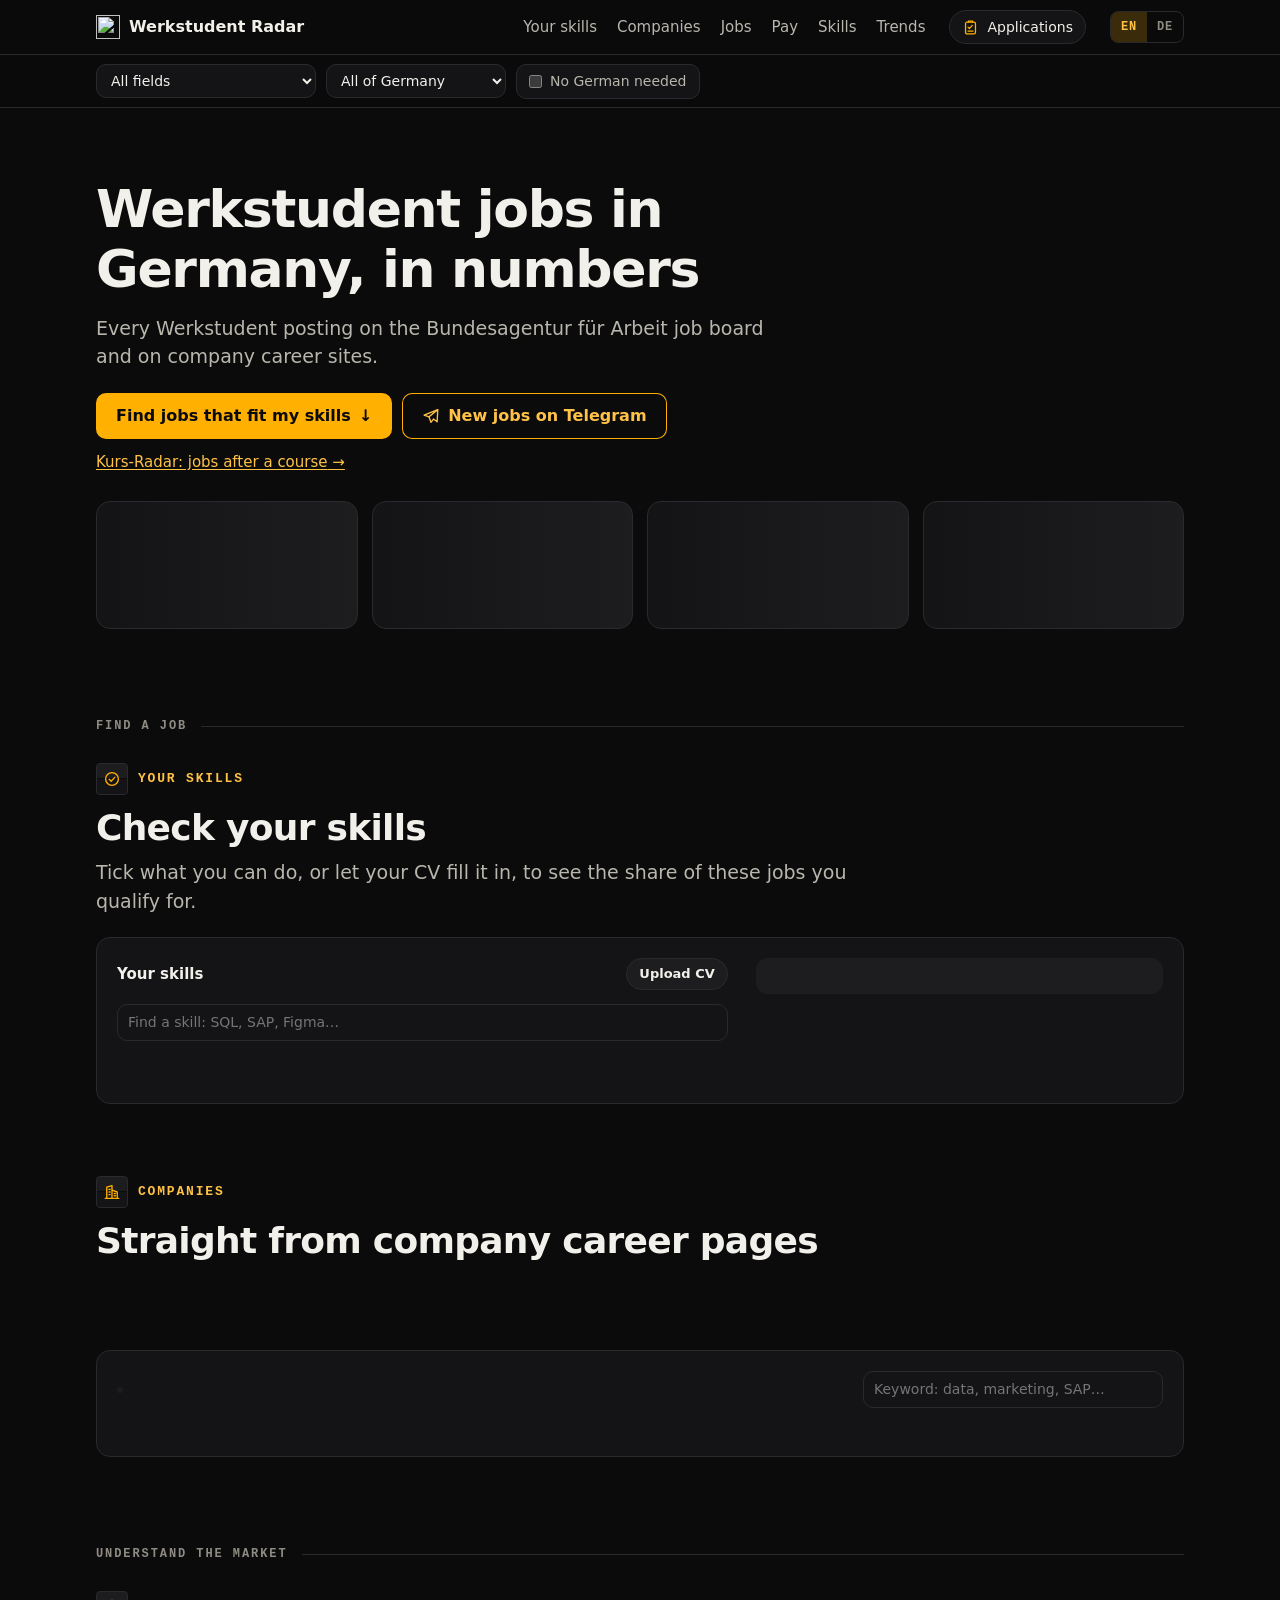
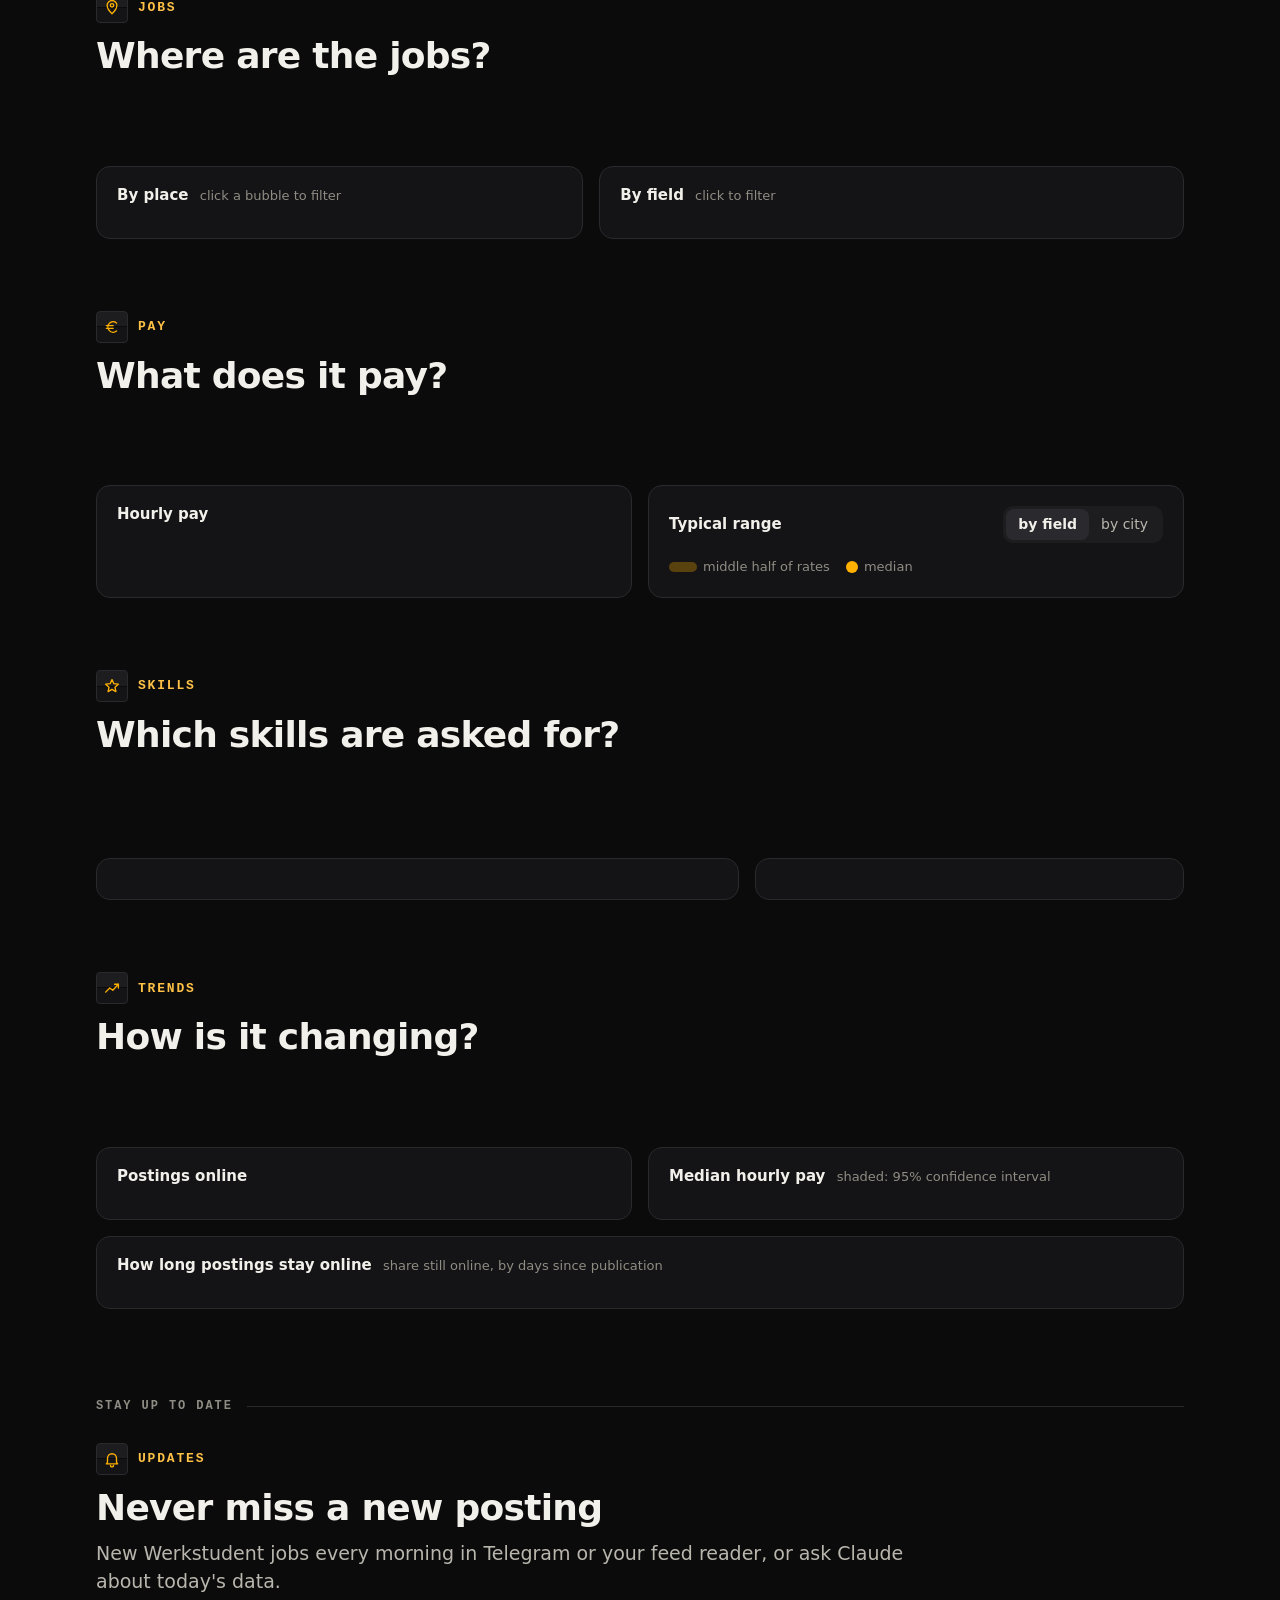
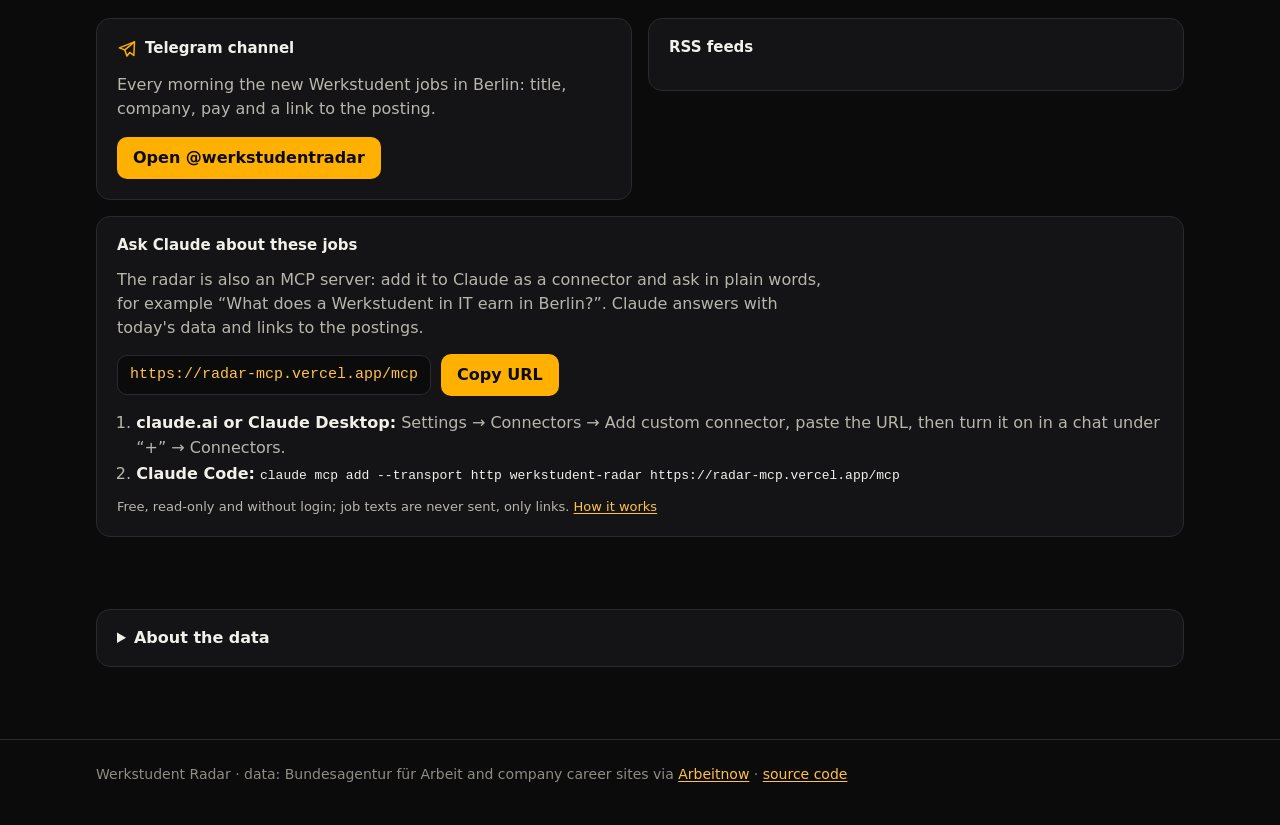
==== docs/index.html @ f4871d71 "Add the Kurs-Radar page and the kurs_radar MCP tool" ====
<!doctype html>
<html lang="en">
<head>
  <meta charset="utf-8">
  <meta name="viewport" content="width=device-width, initial-scale=1, viewport-fit=cover">
  <title>Werkstudent Radar</title>
  <meta name="description" content="Werkstudent jobs in Germany in numbers: where they are, what they pay, which skills they ask for, and which ones fit you. Updated daily.">
  <meta property="og:title" content="Werkstudent Radar">
  <meta property="og:description" content="Where the Werkstudent jobs are, what they pay, which skills they ask for, and which ones fit you. Updated daily.">
  <meta property="og:type" content="website">
  <meta property="og:url" content="https://morty1338.github.io/werkstudent-radar/">
  <meta property="og:image" content="https://morty1338.github.io/werkstudent-radar/data/og.png">
  <meta property="og:image:width" content="1200">
  <meta property="og:image:height" content="630">
  <meta property="og:image:alt" content="Werkstudent Radar: number of Werkstudent postings online, median hourly pay and share open without German, updated daily">
  <meta name="twitter:card" content="summary_large_image">
  <meta name="theme-color" content="#0B0B0C">
  <meta name="color-scheme" content="dark">
  <meta name="apple-mobile-web-app-title" content="WS Radar">
  <link rel="icon" href="favicon.svg?v=dev" type="image/svg+xml">
  <link rel="apple-touch-icon" href="icons/apple-touch-icon.png?v=dev">
  <link rel="manifest" href="manifest.json?v=dev">
  <!-- Feed URLs stay fixed (no ?v=dev): feed readers keep the address they subscribed to. -->
  <link rel="alternate" type="application/rss+xml" title="Werkstudent Radar: new Werkstudent jobs" href="feeds/all.xml">
  <link rel="stylesheet" href="assets/style.css?v=dev">
  <script type="module" src="assets/app.js?v=dev"></script>
</head>
<body>
  <!-- Icons for the section labels and the phone tab bar (stroke = currentColor). -->
  <svg class="sprite" aria-hidden="true" focusable="false">
    <symbol id="i-where" viewBox="0 0 24 24"><path d="M12 21s-6.5-5.8-6.5-11.2a6.5 6.5 0 1 1 13 0C18.5 15.2 12 21 12 21z"/><circle cx="12" cy="9.8" r="2.3"/></symbol>
    <symbol id="i-pay" viewBox="0 0 24 24"><path d="M18 6.6a7 7 0 1 0 0 10.8"/><path d="M4.5 10.2h9M4.5 13.8h9"/></symbol>
    <symbol id="i-skills" viewBox="0 0 24 24"><path d="M12 3.5l2.5 5.4 5.9.7-4.4 4 1.2 5.8L12 16.5l-5.2 2.9L8 13.6l-4.4-4 5.9-.7z"/></symbol>
    <symbol id="i-trends" viewBox="0 0 24 24"><path d="M3.5 17.5l5.5-5.5 4 3 7.5-8"/><path d="M15.5 7h5v5"/></symbol>
    <symbol id="i-check" viewBox="0 0 24 24"><circle cx="12" cy="12" r="8.5"/><path d="M8.3 12.4l2.6 2.6 4.8-5.2"/></symbol>
    <symbol id="i-apps" viewBox="0 0 24 24"><rect x="5" y="4.5" width="14" height="16.5" rx="2"/><path d="M9 4.5V3h6v1.5"/><path d="M8.5 11.5l2 2 4-4.5M8.5 17h7"/></symbol>
    <symbol id="i-updates" viewBox="0 0 24 24"><path d="M6 16.5V11a6 6 0 0 1 12 0v5.5l1.5 2h-15z"/><path d="M10 20.5a2 2 0 0 0 4 0"/></symbol>
    <symbol id="i-telegram" viewBox="0 0 24 24"><path d="M21 3.5 2.8 10.7l6.6 2.4 2.5 7.4 3.4-4.4 4.9 3.6z"/><path d="M21 3.5 9.4 13.1"/></symbol>
    <symbol id="i-companies" viewBox="0 0 24 24"><path d="M3 20.5h18M5 20.5V5.5l7-2v17M12 20.5v-11l7 2.5v8.5"/><path d="M8 8.5h1.5M8 12h1.5M8 15.5h1.5M15 14h1.5M15 17h1.5"/></symbol>
  </svg>
  <header class="site-header">
    <div class="wrap header-row">
      <a class="brand" href="#top" aria-label="Werkstudent Radar, back to top" data-i18n-attr="aria-label:brand.aria">
        <img src="favicon.svg?v=dev" alt="" width="24" height="24">
        <span>Werkstudent Radar</span>
      </a>
      <nav class="nav" aria-label="Sections" data-i18n-attr="aria-label:nav.aria">
        <a href="#check" aria-label="Your skills" data-i18n-attr="aria-label:nav.check"><svg class="ico" aria-hidden="true"><use href="#i-check"></use></svg><span class="nav-full" data-i18n="nav.check">Your skills</span><span class="nav-short" data-i18n="nav.check_short">Match</span></a>
        <a href="#companies"><svg class="ico" aria-hidden="true"><use href="#i-companies"></use></svg><span class="nav-full" data-i18n="nav.companies">Companies</span><span class="nav-short" data-i18n="nav.companies_short">Firms</span></a>
        <a href="#where"><svg class="ico" aria-hidden="true"><use href="#i-where"></use></svg><span data-i18n="nav.where">Jobs</span></a>
        <a href="#pay"><svg class="ico" aria-hidden="true"><use href="#i-pay"></use></svg><span data-i18n="nav.pay">Pay</span></a>
        <a href="#skills"><svg class="ico" aria-hidden="true"><use href="#i-skills"></use></svg><span data-i18n="nav.skills">Skills</span></a>
        <a href="#trends"><svg class="ico" aria-hidden="true"><use href="#i-trends"></use></svg><span data-i18n="nav.trends">Trends</span></a>
      </nav>
      <button type="button" class="trk-btn" id="trk-open" aria-haspopup="dialog" aria-controls="trk" aria-expanded="false" aria-label="Applications" data-i18n-attr="aria-label:trk.title">
        <svg class="ico" aria-hidden="true"><use href="#i-apps"></use></svg><span class="trk-btn-label" data-i18n="trk.title">Applications</span><span class="trk-count" id="trk-count" hidden></span>
      </button>
      <div class="lang-switch" role="group" aria-label="Language" data-i18n-attr="aria-label:lang.aria">
        <button type="button" data-lang="en" lang="en" aria-pressed="true">EN</button><button type="button" data-lang="de" lang="de" aria-pressed="false">DE</button>
      </div>
    </div>
    <div class="filterbar" id="filterbar">
      <div class="wrap filter-row">
        <button type="button" class="filters-btn" id="f-open" aria-expanded="false" aria-controls="f-sheet" data-i18n="filter.open">Filters</button>
        <div class="filter-chips" id="f-chips"></div>
        <!-- Inline on wide screens; a bottom sheet behind the Filters button on phones. -->
        <div class="filter-controls" id="f-sheet">
          <div class="sheet-head"><strong data-i18n="filter.open">Filters</strong><button type="button" class="link-btn" id="f-close" data-i18n="filter.close">Close</button></div>
          <label class="sr-only" for="f-field" data-i18n="filter.field">Field</label>
          <select id="f-field"><option value="" data-i18n="filter.all_fields">All fields</option></select>
          <label class="sr-only" for="f-city" data-i18n="filter.city">City</label>
          <select id="f-city"><option value="" data-i18n="filter.all_germany">All of Germany</option></select>
          <label class="switch"><input type="checkbox" id="f-nogerman"><span data-i18n="filter.no_german">No German needed</span></label>
          <button type="button" class="btn sheet-done" id="f-done">Show jobs</button>
        </div>
        <span class="filter-count" id="f-count"></span>
        <button type="button" class="link-btn" id="f-reset" hidden data-i18n="filter.reset">Reset</button>
      </div>
    </div>
    <div class="sheet-backdrop" id="f-backdrop" hidden></div>
  </header>

  <main id="top">
    <section class="hero wrap">
      <p class="status" id="status"></p>
      <h1 data-i18n-html="hero.title">Werkstudent jobs in Germany, in&nbsp;numbers</h1>
      <p class="lede">Every Werkstudent posting on the Bundesagentur für Arbeit job board and on company career sites.</p>
      <div class="hero-actions">
        <a class="btn btn-lg" href="#check"><span data-i18n="hero.cta_check">Find jobs that fit my skills</span><span aria-hidden="true">↓</span></a>
        <a class="btn btn-lg btn-ghost" href="https://t.me/werkstudentradar" target="_blank" rel="noopener"><svg class="ico" aria-hidden="true"><use href="#i-telegram"></use></svg><span data-i18n="hero.cta_tg">New jobs on Telegram</span></a>
      </div>
      <p class="hero-kurs"><a href="kurs.html" id="kurs-link"><span data-i18n="kurs.link">Kurs-Radar: jobs after a course</span> →</a></p>
      <div class="tiles" id="tiles">
        <div class="tile skeleton"></div><div class="tile skeleton"></div><div class="tile skeleton"></div><div class="tile skeleton"></div>
      </div>
      <p class="stale" id="stale" hidden></p>
    </section>

    <p class="wrap group-label" data-i18n="group.find">Find a job</p>
    <section id="check" class="wrap section">
      <p class="eyebrow"><span class="eyebrow-ico"><svg class="ico" aria-hidden="true"><use href="#i-check"></use></svg></span><span data-i18n="nav.check">Your skills</span></p>
      <h2 data-i18n="check.title">Check your skills</h2>
      <p class="insight" data-i18n="check.insight">Tick what you can do, or let your CV fill it in, to see the share of these jobs you qualify for.</p>
      <div class="card check-card">
        <div class="check-grid">
          <div>
            <div class="card-head">
              <h3 data-i18n="check.your_skills">Your skills</h3>
              <div class="check-actions">
                <label class="btn-small" title="Your CV is read in your browser and never uploaded" data-i18n-attr="title:cv.title">
                  <input type="file" id="cv-file" accept=".pdf,.docx,.txt,application/pdf,application/vnd.openxmlformats-officedocument.wordprocessingml.document,text/plain">
                  <span data-i18n="cv.upload">Upload CV</span>
                </label>
                <button type="button" class="link-btn" id="my-clear" hidden data-i18n="check.clear">Clear</button>
              </div>
            </div>
            <p class="cv-note" id="cv-result" aria-live="polite"></p>
            <label class="sr-only" for="my-search" data-i18n="check.search">Find a skill</label>
            <input id="my-search" type="search" placeholder="Find a skill: SQL, SAP, Figma…" data-i18n-attr="placeholder:check.search_ph">
            <div id="my-chips" class="chip-groups"></div>
            <button type="button" class="link-btn" id="my-all"></button>
          </div>
          <div class="match-summary" id="match-summary" aria-live="polite"></div>
        </div>
        <div id="jobs-panel" class="jobs-panel" hidden>
          <div class="card-head">
            <div class="tabs" id="job-tabs" role="tablist"></div>
            <label class="sr-only" for="job-sort" data-i18n="sort.label">Sort</label>
            <select id="job-sort">
              <option value="best" data-i18n="sort.best">Best fit first</option>
              <option value="newest" data-i18n="sort.newest">Newest first</option>
              <option value="pay" data-i18n="sort.pay">Highest pay first</option>
            </select>
          </div>
          <div id="job-filter-chip"></div>
          <div id="job-list" class="job-list" aria-live="polite"></div>
          <button class="btn btn-quiet" id="job-more" type="button" hidden data-i18n="check.show_more">Show more</button>
        </div>
      </div>
    </section>

    <section id="companies" class="wrap section">
      <p class="eyebrow"><span class="eyebrow-ico"><svg class="ico" aria-hidden="true"><use href="#i-companies"></use></svg></span><span data-i18n="nav.companies">Companies</span></p>
      <h2 data-i18n="co.title">Straight from company career pages</h2>
      <p class="insight" id="co-insight"></p>
      <div class="card">
        <div class="card-head">
          <div class="seg" id="co-city" role="tablist" aria-label="City" data-i18n-attr="aria-label:co.city_aria"></div>
          <label class="sr-only" for="co-search" data-i18n="co.search">Filter by keyword</label>
          <input id="co-search" type="search" placeholder="Keyword: data, marketing, SAP…" data-i18n-attr="placeholder:co.search_ph">
        </div>
        <div class="chips-row" id="co-fields"></div>
        <div id="co-list" aria-live="polite"></div>
        <p class="legend-line co-note" id="co-note"></p>
      </div>
    </section>

    <p class="wrap group-label" data-i18n="group.market">Understand the market</p>
    <section id="where" class="wrap section">
      <p class="eyebrow"><span class="eyebrow-ico"><svg class="ico" aria-hidden="true"><use href="#i-where"></use></svg></span><span data-i18n="nav.where">Jobs</span></p>
      <h2 data-i18n="where.title">Where are the jobs?</h2>
      <p class="insight" id="where-insight"></p>
      <div class="grid-map">
        <div class="card">
          <h3><span data-i18n="where.by_place">By place</span> <span class="hint-inline" data-i18n="where.by_place_hint">click a bubble to filter</span></h3>
          <div id="map"></div>
        </div>
        <div class="card">
          <h3><span data-i18n="where.by_field">By field</span> <span class="hint-inline" data-i18n="where.by_field_hint">click to filter</span></h3>
          <div id="fields" class="chart"></div>
        </div>
      </div>
    </section>

    <section id="pay" class="wrap section">
      <p class="eyebrow"><span class="eyebrow-ico"><svg class="ico" aria-hidden="true"><use href="#i-pay"></use></svg></span><span data-i18n="nav.pay">Pay</span></p>
      <h2 data-i18n="pay.title">What does it pay?</h2>
      <p class="insight" id="pay-insight"></p>
      <div class="grid-2">
        <div class="card">
          <h3 data-i18n="pay.hourly">Hourly pay</h3>
          <div id="pay-hist"></div>
        </div>
        <div class="card">
          <div class="card-head">
            <h3 data-i18n="pay.range">Typical range</h3>
            <div class="seg" id="pay-seg" role="tablist">
              <button type="button" role="tab" data-by="field" aria-selected="true" data-i18n="pay.by_field">by field</button>
              <button type="button" role="tab" data-by="city" aria-selected="false" data-i18n="pay.by_city">by city</button>
            </div>
          </div>
          <div id="pay-range"></div>
          <p class="legend-line" data-i18n-html="pay.legend"><span class="lg-range"></span> middle half of rates <span class="lg-dot"></span> median</p>
        </div>
      </div>
    </section>

    <section id="skills" class="wrap section">
      <p class="eyebrow"><span class="eyebrow-ico"><svg class="ico" aria-hidden="true"><use href="#i-skills"></use></svg></span><span data-i18n="nav.skills">Skills</span></p>
      <h2 data-i18n="skills.title">Which skills are asked for?</h2>
      <p class="insight" id="skills-insight"></p>
      <div class="chips-row" id="skill-groups"></div>
      <div class="grid-skills">
        <div class="card">
          <div id="skill-bars" class="chart"></div>
          <div class="basics" id="skill-basics"></div>
        </div>
        <aside class="card skill-detail" id="skill-detail" aria-live="polite"></aside>
      </div>
    </section>

    <section id="trends" class="wrap section">
      <p class="eyebrow"><span class="eyebrow-ico"><svg class="ico" aria-hidden="true"><use href="#i-trends"></use></svg></span><span data-i18n="nav.trends">Trends</span></p>
      <h2 data-i18n="trends.title">How is it changing?</h2>
      <p class="insight" id="trends-insight"></p>
      <div class="grid-2">
        <div class="card"><h3 data-i18n="trends.jobs">Postings online</h3><div id="tr-jobs" class="line-chart"></div></div>
        <div class="card"><h3><span data-i18n="trends.pay">Median hourly pay</span> <span class="hint-inline" data-i18n="trends.pay_hint">shaded: 95% confidence interval</span></h3><div id="tr-pay" class="line-chart"></div></div>
      </div>
      <div class="card card-wide" id="lifetimes">
        <h3><span data-i18n="life.title">How long postings stay online</span> <span class="hint-inline" data-i18n="life.hint">share still online, by days since publication</span></h3>
        <div id="tr-life" class="line-chart survival"></div>
        <p class="legend-line" id="tr-life-note"></p>
      </div>
    </section>

    <p class="wrap group-label" data-i18n="group.updates">Stay up to date</p>
    <section id="updates" class="wrap section">
      <p class="eyebrow"><span class="eyebrow-ico"><svg class="ico" aria-hidden="true"><use href="#i-updates"></use></svg></span><span data-i18n="nav.updates">Updates</span></p>
      <h2 data-i18n="updates.title">Never miss a new posting</h2>
      <p class="insight" data-i18n="updates.insight">New Werkstudent jobs every morning in Telegram or your feed reader, or ask Claude about today's data.</p>
      <div class="updates-grid">
        <div class="card tg-card">
          <h3><svg class="ico" aria-hidden="true"><use href="#i-telegram"></use></svg><span data-i18n="tg.title">Telegram channel</span></h3>
          <p data-i18n="tg.text">Every morning the new Werkstudent jobs in Berlin: title, company, pay and a link to the posting.</p>
          <a class="btn" href="https://t.me/werkstudentradar" target="_blank" rel="noopener"><span data-i18n="tg.open">Open @werkstudentradar</span></a>
        </div>
        <div class="card">
          <h3 data-i18n="rss.title">RSS feeds</h3>
          <div class="subscribe-body" id="subscribe" aria-live="polite"></div>
        </div>
        <div class="card connect-card" id="claude">
          <h3 data-i18n="claude.title">Ask Claude about these jobs</h3>
          <p data-i18n-html="claude.lede">The radar is also an MCP server: add it to Claude as a connector and ask in plain words, for example “What does a Werkstudent in IT earn in Berlin?”. Claude answers with today's data and links to the postings.</p>
          <div class="connect-url">
            <code id="mcp-url">https://radar-mcp.vercel.app/mcp</code>
            <button type="button" class="btn" id="mcp-copy" data-i18n="claude.copy">Copy URL</button>
            <span class="connect-copied" id="mcp-copied" aria-live="polite"></span>
          </div>
          <ol class="connect-steps" data-i18n-html="claude.steps">
            <li><strong>claude.ai or Claude Desktop:</strong> Settings → Connectors → Add custom connector, paste the URL, then turn it on in a chat under “+” → Connectors.</li>
            <li><strong>Claude Code:</strong> <code>claude mcp add --transport http werkstudent-radar https://radar-mcp.vercel.app/mcp</code></li>
          </ol>
          <p class="connect-note" data-i18n-html="claude.note">Free, read-only and without login; job texts are never sent, only links. <a href="https://github.com/morty1338/werkstudent-radar#use-radar-in-claude">How it works</a></p>
        </div>
      </div>
    </section>

    <section class="wrap section about">
      <details>
        <summary data-i18n="about.summary">About the data</summary>
        <div class="about-body" data-i18n-html="about.body">
          <p><strong>Sources.</strong> Every morning a script collects all postings with “Werkstudent”, “Working Student” or “Werkstudierende” in the title from the public job search of the <a href="https://www.arbeitsagentur.de/jobsuche/">Bundesagentur für Arbeit</a>, plus Werkstudent postings from companies' own career sites through the free <a href="https://www.arbeitnow.com/">Arbeitnow</a> job API. A posting found in both counts once. LinkedIn, StepStone and Indeed don't allow automated collection and aren't used; many of their postings come from the same company career sites. <strong>Company career pages</strong> (section 06) are read directly from the public job boards of a list of companies in Berlin and München (Greenhouse, Lever, Ashby, Personio).</p>
          <p><strong>Pay</strong> comes from the posting's salary fields or phrases like “17,50 € pro Stunde”. Each role counts once, and a median needs at least 10 roles.</p>
          <p><strong>Skills</strong> are read by an AI model (Claude Haiku): from the task and requirement sections of each posting, or from the whole text when it has no such headings. It also says whether a skill is a must or only a plus. Each posting is sent only once; the few it hasn't read yet use rules with German and English synonyms. Basics most office jobs ask for (MS Office, Excel, PowerPoint, Word, driving licence) are shown apart from the specific skills. <strong>German</strong> and <strong>pay</strong> come from the rules. Both methods were checked against 100 labelled postings (skills: 96% for the AI, 95% for the rules, F1). <a href="https://github.com/morty1338/werkstudent-radar#accuracy">How accurate they are</a>.</p>
          <p><strong>Your CV</strong> is read and analysed in your browser with the same rules. It is never uploaded or stored.</p>
          <p>Job texts belong to the employers and aren't published here; links lead to the originals. Code and data: <a href="https://github.com/morty1338/werkstudent-radar">github.com/morty1338/werkstudent-radar</a>.</p>
        </div>
      </details>
    </section>
  </main>

  <!-- The visitor's application tracker (tracker.js): stored only in this browser. -->
  <div class="trk-backdrop" id="trk-backdrop" hidden></div>
  <aside class="tracker" id="trk" role="dialog" aria-modal="true" aria-labelledby="trk-title">
    <div class="trk-head">
      <h2 id="trk-title" data-i18n="trk.title">Applications</h2>
      <button type="button" class="link-btn" id="trk-close" data-i18n="trk.close">Close</button>
    </div>
    <div class="trk-body">
      <p class="trk-local" id="trk-local"></p>
      <button type="button" class="btn" id="trk-new" aria-expanded="false" aria-controls="trk-form" data-i18n="trk.new">+ New application</button>
      <form class="trk-form" id="trk-form" hidden>
        <label><span data-i18n="trk.f_title">Job title</span><input type="text" name="title" required maxlength="200" autocomplete="off"></label>
        <label><span data-i18n="trk.f_company">Company</span><input type="text" name="company" maxlength="120" autocomplete="off"></label>
        <label><span data-i18n="trk.f_city">City</span><input type="text" name="city" maxlength="80" autocomplete="off"></label>
        <label><span data-i18n="trk.f_url">Link to the posting</span><input type="url" name="url" maxlength="500" placeholder="https://" autocomplete="off"></label>
        <label><span data-i18n="trk.f_status">Status</span>
          <select name="status">
            <option value="saved" data-i18n="trk.s_saved">Saved</option>
            <option value="applied" data-i18n="trk.s_applied">Applied</option>
            <option value="interview" data-i18n="trk.s_interview">Interview</option>
            <option value="offer" data-i18n="trk.s_offer">Offer</option>
            <option value="rejected" data-i18n="trk.s_rejected">Rejected</option>
          </select>
        </label>
        <label><span data-i18n="trk.f_note">Note</span><textarea name="note" rows="2" maxlength="2000"></textarea></label>
        <div class="trk-form-buttons">
          <button type="submit" class="btn" data-i18n="trk.save">Save</button>
          <button type="button" class="link-btn" id="trk-cancel" data-i18n="trk.cancel">Cancel</button>
        </div>
      </form>
      <div class="chips-row trk-filter" id="trk-filter"></div>
      <div class="trk-list" id="trk-list"></div>
    </div>
    <div class="trk-foot">
      <button type="button" class="link-btn" id="trk-export" data-i18n="trk.export">Export file</button>
      <label class="link-btn trk-import"><input type="file" id="trk-import" accept=".json,application/json"><span data-i18n="trk.import">Import file</span></label>
      <span class="trk-msg" id="trk-msg" aria-live="polite"></span>
    </div>
  </aside>

  <footer class="site-footer">
    <div class="wrap" data-i18n-html="footer">Werkstudent Radar · data: Bundesagentur für Arbeit and company career sites via <a href="https://www.arbeitnow.com/">Arbeitnow</a> · <a href="https://github.com/morty1338/werkstudent-radar">source code</a></div>
  </footer>

  <div class="tooltip" id="tooltip" role="tooltip" hidden></div>
  <noscript><p class="wrap">This page needs JavaScript to load the data. Diese Seite braucht JavaScript, um die Daten zu laden.</p></noscript>
</body>
</html>
---- docs/assets/style.css ----
/* JetBrains Mono (SIL OFL, see fonts/OFL.txt), served from this site rather
   than Google Fonts so visitors' IP addresses aren't sent to a third party.
   Variable weight, Latin subset (incl. umlauts and €), from @fontsource-variable/jetbrains-mono 5.3.0. */
@font-face {
  font-family: "JetBrains Mono";
  font-style: normal;
  font-weight: 100 800;
  font-display: swap;
  src: url("fonts/JetBrainsMono-latin.woff2") format("woff2");
}

/* Dark only: a departure-board look, amber on near-black. */
:root {
  color-scheme: dark;
  --bg: #0b0b0c;
  --surface: #141416;
  --surface-2: #1d1d20;
  --surface-3: #2a2a2e;
  --ink: #f2f0ea;
  --ink-2: #b9b6ad;
  --ink-3: #8f8c83;
  --line: #2a2a2e;
  --accent: #ffb000;
  --accent-ink: #ffc247;
  --on-accent: #0b0b0c;
  --accent-soft: #3a2c0a;
  --muted-bar: #6b6352;
  --good: #3fbf86;
  --warn-bg: #3b1a14;
  --warn-ink: #ffb4a3;
  --radius: 14px;
  --shadow: none;
  --shadow-pop: 0 6px 20px rgba(0, 0, 0, .5);
  --scrim: rgba(0, 0, 0, .6);
  --font: ui-sans-serif, system-ui, -apple-system, "Segoe UI", Roboto, "Helvetica Neue", Arial, sans-serif;
  --mono: "JetBrains Mono", ui-monospace, SFMono-Regular, Menlo, Consolas, monospace;
  /* Sticky header = top row + filter row + two 1px borders. Used for anchor offsets. */
  --header-row-h: 54px;
  --filter-row-h: 52px;
  --header-h: calc(var(--header-row-h) + var(--filter-row-h) + 2px);
  --tabbar-h: 56px;
}

* { box-sizing: border-box; }
[hidden] { display: none !important; }
html { scroll-behavior: smooth; scroll-padding-top: calc(var(--header-h) + 8px); -webkit-text-size-adjust: 100%; text-size-adjust: 100%; }
body { margin: 0; background: var(--bg); color: var(--ink); font: 16px/1.5 var(--font); -webkit-font-smoothing: antialiased; }
a { color: var(--accent-ink); text-underline-offset: 2px; }
h1, h2, h3 { margin: 0; line-height: 1.15; }
h1 { font-size: clamp(32px, 5.4vw, 52px); letter-spacing: -0.025em; font-weight: 750; max-width: 820px; }
h2 { font-size: clamp(26px, 3.6vw, 36px); letter-spacing: -0.02em; font-weight: 750; }
h3 { font-size: 15px; font-weight: 650; }
p { margin: 0 0 12px; }
.wrap { max-width: 1120px; margin: 0 auto; padding: 0 max(16px, env(safe-area-inset-right)) 0 max(16px, env(safe-area-inset-left)); }
main { overflow-x: clip; }
.sr-only { position: absolute; width: 1px; height: 1px; overflow: hidden; clip: rect(0 0 0 0); white-space: nowrap; }
.empty { color: var(--ink-3); font-size: 14px; padding: 12px 0; }
button { font: inherit; color: inherit; }
:focus-visible { outline: 2px solid var(--accent); outline-offset: 2px; border-radius: 6px; }

/* Header + filter bar */
.site-header { position: sticky; top: 0; z-index: 20; background: color-mix(in srgb, var(--bg) 90%, transparent); backdrop-filter: saturate(1.4) blur(10px); border-bottom: 1px solid var(--line); }
.header-row { display: flex; align-items: center; gap: 24px; height: var(--header-row-h); }
.brand { display: flex; align-items: center; gap: 9px; font-weight: 750; color: var(--ink); text-decoration: none; white-space: nowrap; }
.nav { display: flex; align-items: center; gap: 20px; margin-left: auto; overflow-x: auto; scrollbar-width: none; font-size: 15px; }
.nav::-webkit-scrollbar { display: none; }
.nav a { color: var(--ink-2); text-decoration: none; white-space: nowrap; }
.nav a:hover, .nav a[aria-current] { color: var(--ink); }
.nav .ico, .nav-short { display: none; }
.lang-switch { display: inline-flex; border: 1px solid var(--surface-3); border-radius: 8px; overflow: hidden; flex: none; }
.lang-switch button {
  font-family: var(--mono); font-size: 12px; font-weight: 600; letter-spacing: .06em; color: var(--ink-3);
  background: none; border: 0; padding: 0 9px; min-height: 30px; min-width: 36px; cursor: pointer;
}
.lang-switch button[aria-pressed="true"] { background: var(--accent-soft); color: var(--accent-ink); }
.lang-switch button:hover { color: var(--ink); }
.filterbar { border-top: 1px solid var(--line); }
.filter-row { display: flex; align-items: center; gap: 10px; height: var(--filter-row-h); overflow-x: auto; scrollbar-width: none; }
/* On wide screens the sheet's controls sit inline in the filter row. */
.filter-controls { display: contents; }
.filters-btn, .filter-chips, .sheet-head, .sheet-done, .sheet-backdrop { display: none; }
.filter-row::-webkit-scrollbar { display: none; }
select, input[type="search"], input[type="text"], input[type="url"], input[type="date"], textarea {
  font: inherit; font-size: 14px; color: var(--ink); background: var(--surface);
  border: 1px solid var(--line); border-radius: 10px; padding: 7px 10px; min-width: 0;
}
.filter-row select { max-width: 220px; }
/* Fixed widths: the options arrive with the data, and a growing select would push its neighbours. */
@media (min-width: 561px) {
  #f-field { width: 220px; }
  #f-city { width: 180px; }
}
.filter-row select.active { border-color: var(--accent); background: var(--accent-soft); font-weight: 600; }
.switch { display: inline-flex; align-items: center; gap: 8px; font-size: 14px; color: var(--ink-2); white-space: nowrap; cursor: pointer; padding: 6px 12px; border: 1px solid var(--line); border-radius: 10px; background: var(--surface); }
.switch input { accent-color: var(--accent); margin: 0; }
.switch:has(input:checked) { border-color: var(--accent); background: var(--accent-soft); color: var(--ink); font-weight: 600; }
.filter-count { font-family: var(--mono); margin-left: auto; font-size: 14px; color: var(--ink-2); white-space: nowrap; font-variant-numeric: tabular-nums; }
.link-btn { background: none; border: 0; color: var(--accent-ink); cursor: pointer; padding: 6px 4px; font-size: 14px; white-space: nowrap; }
.link-btn:hover { text-decoration: underline; }
.btn { background: var(--accent); color: var(--on-accent); border: 0; border-radius: 10px; padding: 9px 16px; font-weight: 600; cursor: pointer; }
.btn:hover { filter: brightness(1.08); }
.btn-quiet { background: var(--surface-2); color: var(--ink); border: 1px solid var(--line); margin-top: 12px; }
a.btn { display: inline-flex; align-items: center; gap: 8px; text-decoration: none; }
.btn-lg { min-height: 46px; padding: 11px 20px; font-size: 16px; }
.btn-ghost { background: transparent; color: var(--accent-ink); box-shadow: inset 0 0 0 1px var(--accent); }
.btn-ghost:hover { background: var(--accent-soft); filter: none; }

/* Hero */
.hero { padding-top: 36px; }
.status { font-family: var(--mono); font-size: 12px; font-weight: 600; letter-spacing: .12em; text-transform: uppercase; color: var(--ink-2); margin-bottom: 18px; min-height: 18px; }
.status time { color: var(--accent-ink); }
.status-dot { color: var(--good); animation: blink 2.4s ease-in-out infinite; }
.status.is-stale .status-dot { color: var(--warn-ink); animation: none; }
@keyframes blink { 50% { opacity: .25; } }
.lede { font-size: 19px; color: var(--ink-2); margin-top: 14px; max-width: 680px; }
.hero-actions { display: flex; flex-wrap: wrap; gap: 10px; margin-top: 22px; }
.tiles { display: grid; grid-template-columns: repeat(4, 1fr); gap: 14px; margin-top: 28px; }
.tile {
  display: flex; flex-direction: column; gap: 4px; min-height: 128px; padding: 18px;
  background: var(--surface); border: 1px solid var(--line); border-radius: var(--radius); box-shadow: var(--shadow);
  color: var(--ink); text-decoration: none; transition: transform .15s ease, border-color .15s ease;
}
a.tile:hover { transform: translateY(-2px); border-color: var(--accent); }
.tile .label { font-size: 14px; color: var(--ink-2); }
.tile .value { font-family: var(--mono); font-size: 36px; font-weight: 700; letter-spacing: -0.02em; font-variant-numeric: tabular-nums; line-height: 1.1; overflow-wrap: anywhere; }
.tile .sub { font-size: 14px; color: var(--ink-3); margin-top: auto; }
/* Rolling digits (rollDigits in charts.js): each character in a one-line window. */
.roll { display: inline-block; height: 1.1em; overflow: hidden; vertical-align: top; white-space: pre; }
.roll-strip { display: flex; flex-direction: column; animation: roll var(--ms) cubic-bezier(.25, .8, .25, 1) forwards; }
.roll-strip span { height: 1.1em; }
@keyframes roll { to { transform: translateY(calc(var(--steps) * -1.1em)); } }
.tile.cta { background: var(--accent); border-color: var(--accent); color: var(--on-accent); }
.tile.cta .label, .tile.cta .sub { color: color-mix(in srgb, var(--on-accent) 80%, transparent); }
.skeleton { background: linear-gradient(90deg, var(--surface) 0%, var(--surface-2) 50%, var(--surface) 100%); background-size: 200% 100%; animation: shimmer 1.4s infinite; }
@keyframes shimmer { to { background-position: -200% 0; } }
.stale { background: var(--warn-bg); color: var(--warn-ink); padding: 8px 12px; border-radius: 8px; font-size: 14px; display: inline-block; margin-top: 14px; }

/* Sections */
.section { padding-top: 72px; }
/* The page's three parts: find a job, understand the market, stay up to date. */
.group-label {
  display: flex; align-items: center; gap: 14px; margin-top: 88px;
  font-family: var(--mono); font-size: 12px; font-weight: 600; letter-spacing: .16em; text-transform: uppercase; color: var(--ink-3);
}
.group-label::after { content: ""; flex: 1; height: 1px; background: var(--line); }
.group-label + .section { padding-top: 28px; }
/* Section numbers as split-flap tiles: a dark cell with a hairline across the middle. */
/* Section label: an icon on a split-flap tile and the section's name (no numbers). */
.eyebrow {
  display: flex; align-items: center; gap: 10px; margin: 0 0 12px;
  font-family: var(--mono); font-size: 13px; font-weight: 700; letter-spacing: .14em; text-transform: uppercase; color: var(--accent-ink);
}
.eyebrow-ico {
  display: inline-grid; place-items: center; width: 32px; height: 32px; border-radius: 4px; border: 1px solid var(--surface-3); color: var(--accent);
  background: linear-gradient(to bottom, var(--surface-2) calc(50% - .5px), var(--bg) calc(50% - .5px) calc(50% + .5px), var(--surface) calc(50% + .5px));
}
.ico { width: 18px; height: 18px; fill: none; stroke: currentColor; stroke-width: 1.8; stroke-linecap: round; stroke-linejoin: round; }
.sprite { position: absolute; width: 0; height: 0; overflow: hidden; }
.insight { font-size: 19px; color: var(--ink-2); margin: 10px 0 22px; max-width: 820px; }
.insight strong { color: var(--ink); }
/* Filled in by JS after the data loads: keep two lines free so the charts below don't jump. */
.insight[id] { min-height: 3em; }
.card { background: var(--surface); border: 1px solid var(--line); border-radius: var(--radius); padding: 20px; box-shadow: var(--shadow); min-width: 0; }
.card h3 { margin-bottom: 14px; }
.card-head { display: flex; justify-content: space-between; align-items: center; gap: 12px; flex-wrap: wrap; margin-bottom: 14px; }
.card-head h3 { margin: 0; }
.hint-inline { font-weight: 400; color: var(--ink-3); font-size: 13px; margin-left: 6px; }
.grid-2 { display: grid; grid-template-columns: 1fr 1fr; gap: 16px; }
.grid-map { display: grid; grid-template-columns: 5fr 6fr; gap: 16px; align-items: start; }
.grid-skills { display: grid; grid-template-columns: 3fr 2fr; gap: 16px; align-items: start; }

/* Clickable bars */
.bars { display: grid; gap: 4px; }
.bar-row { display: grid; grid-template-columns: minmax(110px, 40%) 1fr; align-items: center; gap: 12px; font-size: 14px; border-radius: 8px; padding: 5px 8px; margin: 0 -8px; }
.bar-row.clickable { cursor: pointer; }
.bar-row.clickable:hover { background: var(--surface-2); }
.bar-row.selected { background: var(--accent-soft); }
.bar-row.dimmed { color: var(--ink-2); }
.bar-row.dimmed .bar-fill { background: var(--muted-bar); }
.bar-label { overflow: hidden; text-overflow: ellipsis; white-space: nowrap; }
.bar-label small { color: var(--ink-3); }
.bar-cell { display: flex; align-items: center; gap: 10px; min-width: 0; }
.bar-track { flex: 1; height: 16px; min-width: 0; }
.bar-fill { height: 100%; background: var(--accent); border-radius: 0 4px 4px 0; min-width: 2px; transition: width .35s ease; }
.bar-fill.muted { background: var(--muted-bar); }
.bar-value { font-family: var(--mono); font-variant-numeric: tabular-nums; color: var(--ink-2); font-size: 13px; white-space: nowrap; min-width: 52px; text-align: right; }

/* Map */
.map { width: 100%; height: auto; max-height: 540px; display: block; }
.map-land { fill: var(--surface-2); stroke: var(--surface-3); stroke-width: 1.2; stroke-linejoin: round; }
.map-radar { pointer-events: none; }
.map-ring { fill: none; stroke: var(--surface-3); stroke-width: .8; stroke-dasharray: 2 4; }
.map-sweep { fill: var(--accent); }
.map-sweep line { stroke: var(--accent); stroke-opacity: .35; stroke-width: 1; }
.bubble { fill: var(--accent); fill-opacity: .6; stroke: var(--surface-2); stroke-width: 1; cursor: pointer; transition: fill-opacity .15s; }
.bubble:hover { fill-opacity: .85; }
.bubble.selected { fill-opacity: 1; stroke: var(--ink); stroke-width: 2; }
.bubble.dimmed { fill: var(--muted-bar); fill-opacity: .5; }
.map-label { font-size: 12px; font-weight: 600; fill: var(--ink); paint-order: stroke; stroke: var(--surface); stroke-width: 3px; pointer-events: none; }

/* Histogram */
.hist { position: relative; height: 200px; padding-top: 26px; }
.cols { display: flex; align-items: flex-end; gap: 3px; height: 100%; }
.col { flex: 1; height: 100%; display: flex; align-items: flex-end; }
.col-fill { width: 100%; background: var(--accent); border-radius: 4px 4px 0 0; min-height: 2px; }
.col-fill.soft { background: var(--muted-bar); }
.col:hover .col-fill { opacity: 1; filter: brightness(1.1); }
.hist-marker { position: absolute; top: 0; bottom: 0; width: 0; border-left: 2px dashed var(--ink); z-index: 1; pointer-events: none; }
.hist-marker span { position: absolute; top: 0; left: 6px; font-family: var(--mono); font-size: 13px; font-variant-numeric: tabular-nums; font-weight: 650; white-space: nowrap; background: var(--surface); padding: 0 4px; border-radius: 4px; }
.col-axis { display: flex; gap: 3px; border-top: 1px solid var(--line); padding-top: 6px; }
.col-axis span { flex: 1; font-family: var(--mono); font-variant-numeric: tabular-nums; text-align: center; font-size: 12px; color: var(--ink-3); }
.axis-title { font-size: 13px; color: var(--ink-3); text-align: center; margin-top: 4px; }
.pay-trio { display: grid; grid-template-columns: repeat(3, 1fr); gap: 10px; margin-top: 22px; text-align: center; font-size: 13px; color: var(--ink-2); }
.pay-trio > div { background: var(--surface-2); border-radius: 10px; padding: 12px 8px; }
.pay-trio span { display: block; font-family: var(--mono); font-size: 24px; font-weight: 700; color: var(--ink); font-variant-numeric: tabular-nums; }
.pay-trio .mid { background: var(--accent-soft); }
.ci { display: block; font-family: var(--mono); font-size: 11px; color: var(--ink-3); font-variant-numeric: tabular-nums; margin-top: 2px; }
.pay-trio .ci { margin-top: 4px; color: var(--ink-2); }
.related { margin-top: 2px; }
#sd-fields + h3 { margin-top: 18px; }
.related .lift { font-family: var(--mono); font-size: 12px; color: var(--accent-ink); }

/* Dot-range */
.dots { display: grid; gap: 2px; }
.dot-row { display: grid; grid-template-columns: minmax(110px, 36%) 1fr 64px; align-items: center; gap: 12px; font-size: 14px; border-radius: 8px; padding: 6px 8px; margin: 0 -8px; }
.dot-row.clickable { cursor: pointer; }
.dot-row.clickable:hover { background: var(--surface-2); }
.dot-row.selected { background: var(--accent-soft); }
.dot-row.dimmed { color: var(--ink-2); }
.dot-row.dimmed .dot, .dot-row.dimmed .dot-range { background: var(--muted-bar); }
.dot-track { position: relative; height: 18px; }
.dot-track .grid { position: absolute; top: 0; bottom: 0; width: 1px; background: var(--line); }
.dot-range { position: absolute; top: 4px; height: 10px; background: var(--accent); opacity: .3; border-radius: 99px; }
.dot { position: absolute; top: 2px; width: 14px; height: 14px; margin-left: -7px; background: var(--accent); border: 2px solid var(--surface); border-radius: 50%; }
.dot-row.muted .dot, .dot-row.muted .dot-range { background: var(--muted-bar); }
.dot-axis .dot-track span { position: absolute; font-family: var(--mono); font-variant-numeric: tabular-nums; transform: translateX(-50%); font-size: 12px; color: var(--ink-3); }
.legend-line { display: flex; align-items: center; gap: 6px; font-size: 13px; color: var(--ink-3); margin: 14px 0 0; }
.lg-range { width: 28px; height: 10px; border-radius: 99px; background: var(--accent); opacity: .3; display: inline-block; }
.lg-dot { width: 12px; height: 12px; border-radius: 50%; background: var(--accent); display: inline-block; margin-left: 10px; }
.seg { display: inline-flex; background: var(--surface-2); border-radius: 10px; padding: 3px; }
.seg button { border: 0; background: none; padding: 5px 12px; border-radius: 8px; cursor: pointer; font-size: 14px; color: var(--ink-2); }
.seg button[aria-selected="true"] { background: var(--surface-3); color: var(--ink); font-weight: 600; }

/* Chips and tabs */
.chips-row { display: flex; flex-wrap: wrap; gap: 8px; margin-bottom: 14px; }
.chip {
  font-size: 14px; padding: 6px 12px; border-radius: 999px; cursor: pointer;
  background: var(--surface); color: var(--ink); border: 1px solid var(--line); white-space: nowrap;
}
.chip:hover { border-color: var(--ink-3); }
.chip[aria-pressed="true"], .chip[aria-selected="true"] { background: var(--accent); border-color: var(--accent); color: var(--on-accent); }
.chip.add::before { content: "+ "; color: var(--accent-ink); font-weight: 700; }
.chip.found { border-color: var(--good); }
.chip-groups { display: flex; flex-wrap: wrap; gap: 6px; margin: 12px 0 6px; max-height: 320px; overflow: auto; scrollbar-width: thin; scrollbar-color: var(--surface-3) transparent; }
.tabs { display: flex; gap: 6px; flex-wrap: wrap; }
.tab { font-size: 14px; padding: 7px 14px; border-radius: 999px; cursor: pointer; background: var(--surface); color: var(--ink-2); border: 1px solid var(--line); }
.tab[aria-selected="true"] { background: var(--ink); color: var(--bg); border-color: var(--ink); }

/* Skill detail */
.skill-detail { position: sticky; top: calc(var(--header-h) + 16px); }
.sd-name { font-size: 28px; font-weight: 750; letter-spacing: -0.02em; }
.sd-big { font-size: 15px; color: var(--ink-2); margin: 4px 0 16px; }
.sd-stats { display: grid; grid-template-columns: 1fr 1fr; gap: 12px; margin-bottom: 16px; }
.sd-stat { background: var(--surface-2); border-radius: 10px; padding: 10px 12px; }
.sd-stat .v { font-family: var(--mono); font-size: 22px; font-weight: 700; font-variant-numeric: tabular-nums; }
.sd-stat .l { font-size: 13px; color: var(--ink-2); }
.sd-actions { display: flex; gap: 8px; flex-wrap: wrap; margin-top: 16px; }
/* Must have vs. nice to have (postings read by the LLM) */
.imp-bar { display: flex; gap: 2px; height: 10px; border-radius: 999px; overflow: hidden; background: var(--surface-3); }
.imp-bar span { display: block; height: 100%; }
.imp-must { background: var(--accent); }
.imp-nice { background: var(--muted-bar); }
.imp-legend { display: flex; flex-wrap: wrap; align-items: center; gap: 4px 10px; margin: 8px 0 16px; font-size: 13px; color: var(--ink-2); }
.imp-legend .lg-must, .imp-legend .lg-nice { width: 10px; height: 10px; border-radius: 3px; margin-right: -6px; }
.lg-must { background: var(--accent); }
.lg-nice { background: var(--muted-bar); }
.imp-n { color: var(--ink-3); }
/* Basics (MS Office, Excel, …): one compact row under the specific skills */
.basics { display: flex; flex-wrap: wrap; align-items: center; gap: 6px; margin-top: 14px; padding-top: 12px; border-top: 1px solid var(--line); }
.basics:empty { display: none; }
.basics-label { font-family: var(--mono); font-size: 12px; font-weight: 600; letter-spacing: .12em; text-transform: uppercase; color: var(--ink-3); margin-right: 4px; }

/* Skills check (compact) */
.check-grid { display: grid; grid-template-columns: minmax(0, 3fr) minmax(0, 2fr); gap: 28px; align-items: start; }
.check-actions { display: flex; align-items: center; gap: 8px; }
.btn-small {
  position: relative; display: inline-flex; align-items: center; gap: 6px; cursor: pointer;
  font-size: 13px; font-weight: 600; padding: 5px 12px; border-radius: 999px;
  border: 1px solid var(--line); background: var(--surface-2); color: var(--ink);
}
.btn-small:hover { border-color: var(--accent); }
.btn-small input { position: absolute; inset: 0; opacity: 0; cursor: pointer; width: 100%; }
.cv-note:empty { display: none; }
.cv-note { font-size: 14px; color: var(--good); margin: -4px 0 10px; }
.cv-note .link-btn { padding: 0; font-size: 14px; }
#my-search { width: 100%; }
.summary-actions { grid-column: 1 / -1; margin-top: 6px; }
.jobs-panel { border-top: 1px solid var(--line); margin-top: 20px; padding-top: 18px; }
.subscribe-body { color: var(--ink-2); font-size: 14px; }
.subscribe-body p { margin: 0 0 10px; }
.feed-row { display: flex; align-items: center; justify-content: space-between; gap: 12px; padding: 6px 0; border-top: 1px solid var(--line); }
.feed-row a { color: var(--ink); font-weight: 600; text-decoration: none; overflow-wrap: anywhere; }
.feed-row a:hover { color: var(--accent-ink); }
.subscribe-body .hint { margin: 8px 0 0; font-size: 13px; color: var(--ink-3); }

/* Match summary */
.match-summary { display: grid; grid-template-columns: auto 1fr; gap: 8px 18px; align-items: center; background: var(--surface-2); border-radius: 12px; padding: 18px; }
.match-big { font-family: var(--mono); font-size: 48px; font-weight: 700; letter-spacing: -0.03em; line-height: 1; font-variant-numeric: tabular-nums; }
.match-text { font-size: 16px; color: var(--ink-2); }
.match-text strong { color: var(--ink); }
.meter { grid-column: 1 / -1; height: 8px; background: var(--accent-soft); border-radius: 999px; overflow: hidden; }
.meter > div { height: 100%; background: var(--accent); border-radius: 999px; transition: width .35s ease; }
.learn { grid-column: 1 / -1; display: flex; flex-wrap: wrap; align-items: center; gap: 8px; }
.learn-label { font-size: 14px; color: var(--ink-2); }
.gap-text { flex-basis: 100%; margin: 0 0 4px; font-size: 15px; color: var(--ink-2); }
.gap-text strong { color: var(--ink); }
.gap-then { color: var(--ink-3); font-family: var(--mono); }
.match-empty { grid-column: 1 / -1; font-size: 16px; color: var(--ink-2); }

/* Job list */
.job-list { display: grid; }
.job { display: grid; grid-template-columns: minmax(0, 1fr) auto; gap: 4px 16px; padding: 12px 0; border-top: 1px solid var(--line); }
.job:first-child { border-top: 0; }
.job a { font-weight: 600; text-decoration: none; color: var(--ink); overflow-wrap: anywhere; }
.job a:hover { color: var(--accent-ink); text-decoration: underline; }
.job .meta { color: var(--ink-2); font-size: 14px; }
.job .why { color: var(--good); font-size: 13px; }
.job .side { grid-column: 2; grid-row: 1 / span 2; display: flex; flex-direction: column; align-items: flex-end; gap: 4px; }
.pay { font-family: var(--mono); font-variant-numeric: tabular-nums; font-weight: 650; font-size: 15px; }
.badge { display: inline-block; font-size: 12px; padding: 2px 9px; border-radius: 999px; background: var(--surface-2); color: var(--ink-2); white-space: nowrap; }
.badge.need { background: transparent; border: 1px solid var(--accent); color: var(--accent-ink); }
.badge.en { background: var(--accent-soft); color: var(--ink); }
.filter-chip { display: inline-flex; align-items: center; gap: 6px; font-size: 14px; background: var(--accent-soft); border-radius: 999px; padding: 4px 6px 4px 12px; margin-bottom: 8px; }
.filter-chip button { border: 0; background: none; cursor: pointer; font-size: 16px; line-height: 1; padding: 0 6px; }

/* 06 Company career pages */
#co-search { width: min(100%, 300px); }
.seg-n, .chip-n { font-family: var(--mono); font-variant-numeric: tabular-nums; font-size: 12px; color: var(--ink-3); margin-left: 2px; }
.seg button[aria-selected="true"] .seg-n { color: var(--accent-ink); }
.chip[aria-pressed="true"] .chip-n { color: var(--on-accent); }
.co-group { padding-top: 6px; }
.co-group + .co-group { margin-top: 10px; border-top: 1px solid var(--surface-3); padding-top: 14px; }
.co-head { display: flex; align-items: baseline; gap: 10px; flex-wrap: wrap; }
.co-head h3 { margin: 0; }
.co-count { font-family: var(--mono); font-variant-numeric: tabular-nums; font-size: 13px; font-weight: 700; color: var(--accent-ink); }
.co-link { margin-left: auto; font-size: 13px; color: var(--ink-2); }
.co-link:hover { color: var(--accent-ink); }
.badge.new { background: var(--accent); color: var(--on-accent); font-weight: 600; }
.co-empty { color: var(--ink-2); margin: 8px 0; }
.co-note { display: block; line-height: 1.5; }

/* Stay up to date: Telegram, RSS, Claude */
.updates-grid { display: grid; grid-template-columns: 1fr 1fr; gap: 16px; align-items: start; }
.updates-grid .connect-card { grid-column: 1 / -1; }
.tg-card h3 { display: flex; align-items: center; gap: 8px; }
.tg-card h3 .ico { color: var(--accent); width: 20px; height: 20px; }
.tg-card p { color: var(--ink-2); margin: 0 0 16px; }
.connect-card > p { color: var(--ink-2); max-width: 70ch; }
.connect-url { display: flex; align-items: center; gap: 10px; flex-wrap: wrap; margin: 14px 0; }
.connect-url code {
  font-family: var(--mono); font-size: 15px; color: var(--accent-ink); background: var(--bg);
  border: 1px solid var(--surface-3); border-radius: 10px; padding: 8px 12px; overflow-wrap: anywhere;
}
.connect-copied { font-size: 13px; color: var(--good); }
.connect-steps { margin: 0 0 10px; padding-left: 1.2em; color: var(--ink-2); line-height: 1.6; }
.connect-steps strong { color: var(--ink); }
.connect-steps code { font-family: var(--mono); font-size: 13px; color: var(--ink); overflow-wrap: anywhere; }
.connect-note { font-size: 13px; color: var(--ink-3); margin: 0; }

/* Application tracker: header button and the panel on the right */
.trk-btn {
  display: inline-flex; align-items: center; gap: 8px; flex: none; min-height: 34px; padding: 0 12px; margin-left: auto;
  border-radius: 999px; border: 1px solid var(--surface-3); background: var(--surface); color: var(--ink); font-size: 14px; cursor: pointer;
}
.trk-btn:hover { border-color: var(--accent); }
.trk-btn .ico { width: 17px; height: 17px; color: var(--accent); }
.nav + .trk-btn { margin-left: 0; }
.trk-count {
  min-width: 20px; padding: 1px 6px; border-radius: 999px; text-align: center;
  font-family: var(--mono); font-size: 12px; font-weight: 700; font-variant-numeric: tabular-nums; background: var(--accent); color: var(--on-accent);
}
.trk-btn.overdue .trk-count { background: var(--warn-bg); color: var(--warn-ink); box-shadow: 0 0 0 1px var(--warn-ink); }
body.trk-open { overflow: hidden; }
.trk-backdrop { position: fixed; inset: 0; z-index: 55; background: var(--scrim); }
.tracker {
  position: fixed; top: 0; right: 0; bottom: 0; z-index: 60; width: min(440px, 100vw); display: flex; flex-direction: column;
  background: var(--surface); border-left: 1px solid var(--surface-3); box-shadow: -12px 0 32px var(--scrim);
  transform: translateX(100%); visibility: hidden; transition: transform .25s ease, visibility 0s linear .25s;
}
.tracker.open { transform: none; visibility: visible; transition: transform .25s ease; }
.trk-head { display: flex; justify-content: space-between; align-items: center; gap: 12px; padding: 14px 20px; border-bottom: 1px solid var(--line); }
.trk-head h2 { margin: 0; font-size: 20px; }
.trk-head .link-btn { min-height: 40px; }
.trk-body { flex: 1; overflow-y: auto; padding: 14px 20px 20px; overscroll-behavior: contain; }
.trk-local { font-size: 13px; color: var(--ink-3); margin: 0 0 12px; }
.trk-local.warn { color: var(--warn-ink); }
.trk-form { display: grid; gap: 10px; margin: 14px 0 6px; padding: 14px; border: 1px solid var(--surface-3); border-radius: 12px; background: var(--surface-2); }
.trk-form label, .trk-fields label, .trk-note { display: grid; gap: 4px; font-size: 13px; color: var(--ink-2); }
.trk-form input, .trk-form select, .trk-form textarea, .trk-item select, .trk-item input, .trk-item textarea { width: 100%; }
.trk-form textarea, .trk-note textarea { resize: vertical; }
.trk-form-buttons { display: flex; gap: 14px; align-items: center; }
.trk-filter { margin: 16px 0 4px; }
.trk-list { display: grid; gap: 12px; margin-top: 8px; }
.trk-item { padding: 14px; border: 1px solid var(--line); border-radius: 12px; background: var(--bg); display: grid; gap: 8px; }
.trk-item.closed { opacity: .7; }
.trk-item-head { display: flex; align-items: flex-start; justify-content: space-between; gap: 10px; }
.trk-item-head a { font-weight: 600; color: var(--ink); text-decoration: none; overflow-wrap: anywhere; }
.trk-item-head a:hover { color: var(--accent-ink); text-decoration: underline; }
.trk-item .meta { color: var(--ink-2); font-size: 14px; }
.trk-fields { display: grid; grid-template-columns: 1fr 1fr; gap: 10px; }
.trk-history { font-family: var(--mono); font-size: 12px; color: var(--ink-3); overflow-wrap: anywhere; }
.badge.overdue { background: var(--warn-bg); color: var(--warn-ink); flex: none; }
.trk-delete { justify-self: start; font-size: 13px; color: var(--ink-3); }
.trk-delete.confirm { color: var(--warn-ink); }
.trk-empty { color: var(--ink-2); margin: 16px 0; }
.trk-foot { display: flex; flex-wrap: wrap; align-items: center; gap: 8px 18px; padding: 12px 20px calc(12px + env(safe-area-inset-bottom)); border-top: 1px solid var(--line); }
.trk-import { position: relative; cursor: pointer; }
.trk-import input { position: absolute; inset: 0; opacity: 0; cursor: pointer; width: 100%; }
.trk-msg { font-size: 13px; color: var(--good); }
.trk-badges { display: flex; gap: 6px; flex-wrap: wrap; justify-content: flex-end; }
.badge.gone { background: var(--surface-3); color: var(--ink-2); }
.track-btn {
  font-size: 13px; padding: 3px 10px; border-radius: 999px; cursor: pointer; white-space: nowrap;
  background: transparent; color: var(--accent-ink); border: 1px solid var(--accent);
}
.track-btn:hover { background: var(--accent-soft); }
.track-btn[aria-pressed="true"] { background: var(--accent-soft); color: var(--ink); border-color: var(--accent-soft); }

/* Line charts */
.line-chart svg { display: block; width: 100%; height: 180px; overflow: visible; }
.line-chart .grid line { stroke: var(--line); stroke-width: 1; }
.line-chart .axis text { fill: var(--ink-3); font-family: var(--mono); font-size: 11px; font-variant-numeric: tabular-nums; }
.line-chart path.line { fill: none; stroke: var(--accent); stroke-width: 2; stroke-linejoin: round; stroke-linecap: round; }
.line-chart path.area { fill: var(--accent); opacity: .1; }
.line-chart circle { fill: var(--accent); stroke: var(--surface); stroke-width: 2; }
.line-chart .end-label { fill: var(--ink); font-family: var(--mono); font-size: 12px; font-weight: 600; font-variant-numeric: tabular-nums; }
.line-chart .crosshair { stroke: var(--ink-3); stroke-width: 1; }
.line-chart path.band { fill: var(--accent); opacity: .16; }
.line-chart .half { stroke: var(--muted-bar); stroke-width: 1; stroke-dasharray: 3 4; }
.line-chart.survival svg { height: 200px; }
.card-wide { margin-top: 16px; }
.card-wide .legend-line { display: block; line-height: 1.5; }
.card-wide .legend-line strong { color: var(--ink); }

/* About */
.about details { background: var(--surface); border: 1px solid var(--line); border-radius: var(--radius); padding: 16px 20px; }
.about summary { cursor: pointer; font-weight: 650; }
.about-body { margin-top: 12px; color: var(--ink-2); font-size: 15px; max-width: 820px; }

/* Tooltip */
.tooltip { position: fixed; z-index: 50; pointer-events: none; max-width: 280px; background: var(--surface-2); color: var(--ink); border: 1px solid var(--surface-3); font-size: 13px; line-height: 1.45; padding: 8px 11px; border-radius: 9px; box-shadow: var(--shadow-pop); }
.tooltip strong { font-weight: 700; }

.site-footer { border-top: 1px solid var(--line); margin-top: 72px; padding: 24px 0 40px; color: var(--ink-3); font-size: 14px; }

@media (max-width: 960px) {
  .check-grid { grid-template-columns: 1fr; }
  .skill-detail { position: static; }
}
@media (max-width: 860px) {
  .tiles { grid-template-columns: repeat(2, 1fr); }
  .grid-2, .grid-map, .grid-skills, .updates-grid { grid-template-columns: 1fr; }
}
@media (max-width: 560px) {
  :root { --header-row-h: 48px; --filter-row-h: 48px; }
  /* iOS zooms into form fields under 16px and stays zoomed, which scrolls the page sideways. */
  select, input[type="search"], input[type="text"], input[type="url"], input[type="date"], textarea { font-size: 16px; }
  /* backdrop-filter would make the header the containing block of the fixed tab bar and sheet. */
  .site-header { background: var(--bg); backdrop-filter: none; -webkit-backdrop-filter: none; }
  body { padding-bottom: calc(var(--tabbar-h) + env(safe-area-inset-bottom)); }
  body.sheet-open { overflow: hidden; }

  /* Section nav as a bottom tab bar */
  .nav {
    position: fixed; left: 0; right: 0; bottom: 0; z-index: 30; margin: 0; gap: 0; overflow: visible;
    display: grid; grid-template-columns: repeat(6, minmax(0, 1fr)); font-size: 11px;
    padding: 0 env(safe-area-inset-right) env(safe-area-inset-bottom) env(safe-area-inset-left);
    background: var(--bg); border-top: 1px solid var(--line);
  }
  .nav a { display: flex; flex-direction: column; align-items: center; justify-content: center; gap: 3px; min-height: var(--tabbar-h); }
  .nav .ico { display: block; width: 20px; height: 20px; color: var(--ink-3); }
  .nav a[aria-current] .ico { color: var(--accent); }
  .nav-full { display: none; }
  .nav-short { display: inline; }

  /* Filters: one button and removable chips; the controls open as a bottom sheet */
  .filters-btn {
    display: inline-flex; align-items: center; gap: 6px; min-height: 36px; padding: 0 14px; border-radius: 999px; cursor: pointer;
    font-size: 14px; font-weight: 600; background: var(--surface); color: var(--ink); border: 1px solid var(--surface-3);
  }
  .filters-btn::before { content: "☰"; font-size: 12px; color: var(--accent); }
  .filter-chips { display: flex; gap: 6px; }
  .filter-pill {
    display: inline-flex; align-items: center; gap: 6px; min-height: 36px; padding: 0 12px; border-radius: 999px; white-space: nowrap; cursor: pointer;
    font-size: 14px; background: var(--accent-soft); color: var(--ink); border: 1px solid var(--accent);
  }
  .filter-pill span { color: var(--accent-ink); }
  .filter-row > #f-reset { display: none; }
  .filter-controls {
    display: flex; flex-direction: column; gap: 12px; position: fixed; left: 0; right: 0; bottom: 0; z-index: 40;
    max-height: 85vh; overflow-y: auto; background: var(--surface); border-top: 1px solid var(--surface-3); border-radius: 16px 16px 0 0;
    padding: 16px max(16px, env(safe-area-inset-right)) calc(16px + env(safe-area-inset-bottom)) max(16px, env(safe-area-inset-left));
    transform: translateY(100%); visibility: hidden; transition: transform .25s ease, visibility 0s linear .25s;
  }
  .filter-controls.open { transform: none; visibility: visible; transition: transform .25s ease; }
  .sheet-head { display: flex; justify-content: space-between; align-items: center; font-size: 17px; }
  .sheet-head .link-btn { min-height: 44px; padding: 0 4px; font-size: 16px; }
  .filter-controls label.sr-only { position: static; width: auto; height: auto; overflow: visible; clip: auto; font-size: 13px; color: var(--ink-2); margin-bottom: -6px; }
  .filter-controls select { max-width: none; width: 100%; min-height: 44px; }
  .filter-controls .switch { min-height: 44px; font-size: 16px; }
  .sheet-done { display: block; min-height: 44px; width: 100%; font-size: 16px; }
  .sheet-backdrop { display: block; position: fixed; inset: 0; z-index: 35; background: var(--scrim); }

  .header-row { gap: 14px; justify-content: space-between; }
  .status { letter-spacing: .04em; }
  .lang-switch button { min-height: 36px; min-width: 42px; }
  .tile { min-height: 112px; padding: 14px; }
  .tile .value { font-size: 30px; }
  .insight { font-size: 17px; }
  .match-big { font-size: 44px; }
  .job { grid-template-columns: minmax(0, 1fr); }
  .job .side { grid-column: 1; grid-row: auto; flex-direction: row; align-items: center; flex-wrap: wrap; }
  .dot-row { grid-template-columns: minmax(90px, 34%) 1fr 56px; }
  #co-search { width: 100%; }
  .connect-url code { font-size: 13px; }
  .trk-btn { min-height: 36px; padding: 0 10px; margin-left: auto; }
  .trk-btn-label { display: none; }
  .tracker { width: 100vw; border-left: 0; }
  .trk-fields { grid-template-columns: 1fr; }
  .co-link { margin-left: 0; flex-basis: 100%; }
}
@media (prefers-reduced-motion: reduce) {
  * { transition: none !important; animation: none !important; scroll-behavior: auto !important; }
  .map-sweep { display: none; }
}

/* Kurs-Radar (kurs.html) */
.kurs-hero h1 { max-width: 900px; }
.kurs-note {
  display: inline-block; margin-top: 18px; padding: 8px 12px; border-radius: 8px; font-size: 14px; color: var(--ink-2);
  background: var(--surface); border: 1px solid var(--surface-3); border-left: 3px solid var(--accent);
}
.kurs-note strong { color: var(--ink); font-weight: 650; }
/* Filled in by JS: keep its height (and the chip rows') so the section below doesn't jump. */
.kurs-note { min-height: 40px; }
#k-academies { min-height: 38px; }
#k-titles { min-height: 32px; }
.k-academies .chip { font-weight: 600; }
.chip-sub { font-size: 13px; padding: 5px 11px; }
.chip-n { font-family: var(--mono); font-size: 12px; color: var(--ink-3); font-variant-numeric: tabular-nums; }
.chip[aria-pressed="true"] .chip-n { color: inherit; }
.chip-static { cursor: default; }
.chip-static:hover { border-color: var(--line); }
#k-heading { margin-top: 10px; }
#k-tiles { margin: 6px 0 16px; }
#k-tiles .tile { min-height: 112px; }
.k-grid { margin-top: 0; }
.k-legend { margin: 0; }
.bar-split { display: flex; height: 100%; gap: 2px; border-radius: 0 4px 4px 0; overflow: hidden; min-width: 2px; transition: width .35s ease; }
.bar-split .f-must { background: var(--accent); height: 100%; }
.bar-split .f-nice { background: var(--muted-bar); height: 100%; flex: 1; }
/* Job titles of one academy: a compact table, a row selects the title. */
.k-table { display: grid; gap: 2px; font-size: 14px; }
.k-row { display: grid; grid-template-columns: minmax(0, 1fr) 64px 52px 40px 50px; gap: 8px; align-items: center; padding: 7px 8px; margin: 0 -8px; border-radius: 8px; }
.k-row > span:not(.k-name) { font-family: var(--mono); font-size: 13px; text-align: right; font-variant-numeric: tabular-nums; color: var(--ink-2); }
.k-head { font-size: 12px; color: var(--ink-3); padding-top: 0; padding-bottom: 4px; }
.k-head > span:not(:first-child) { font-family: var(--font) !important; font-size: 12px !important; color: var(--ink-3) !important; }
.k-row.clickable { cursor: pointer; }
.k-row.clickable:hover { background: var(--surface-2); }
.k-row.selected { background: var(--accent-soft); }
.k-name { overflow-wrap: break-word; hyphens: auto; -webkit-hyphens: auto; min-width: 0; }
.k-terms-title { margin-top: 22px; }
.k-terms { margin-bottom: 0; }
.k-terms .chip { white-space: normal; }
/* Opportunities: one row per job title, mini bars per measure. */
.ch-table { display: grid; gap: 2px; }
.ch-row { display: grid; grid-template-columns: minmax(0, 2.2fr) repeat(3, minmax(0, 1.2fr)) 64px; gap: 14px; align-items: center; padding: 9px 8px; margin: 0 -8px; border-radius: 8px; font-size: 14px; }
.ch-head { font-size: 12px; color: var(--ink-3); padding-bottom: 4px; }
.ch-row.clickable { cursor: pointer; }
.ch-row.clickable:hover { background: var(--surface-2); }
.ch-row.top .ch-score b { background: var(--accent); color: var(--on-accent); }
.ch-name small { display: block; color: var(--ink-3); font-size: 12px; }
.ch-cell { display: flex; align-items: center; gap: 8px; min-width: 0; }
.ch-cell em, .ch-score em { display: none; font-style: normal; }
.ch-cell b, .ch-score b { font-family: var(--mono); font-weight: 600; font-size: 13px; font-variant-numeric: tabular-nums; white-space: nowrap; }
.ch-cell b { min-width: 56px; text-align: right; color: var(--ink-2); }
.ch-score { text-align: right; }
.ch-score b { display: inline-block; min-width: 40px; text-align: center; padding: 3px 6px; border-radius: 6px; background: var(--surface-3); color: var(--ink); }
.mini { flex: 1; height: 8px; background: var(--surface-2); border-radius: 99px; overflow: hidden; min-width: 24px; }
.mini-fill { display: block; height: 100%; background: var(--accent); border-radius: 99px; }
.k-method { display: block; line-height: 1.5; margin-top: 16px; }
.hero-kurs { margin-top: 12px; font-size: 15px; }
@media (max-width: 860px) {
  .ch-row { grid-template-columns: minmax(0, 1fr) 64px; grid-template-areas: "name score" "a a" "b b" "c c"; gap: 6px 12px; padding: 12px 8px; border-top: 1px solid var(--line); border-radius: 0; }
  .ch-row.clickable:hover { border-radius: 8px; }
  .ch-head { display: none; }
  .ch-name { grid-area: name; }
  .ch-score { grid-area: score; align-self: start; }
  .ch-cell:nth-of-type(2) { grid-area: a; }
  .ch-cell:nth-of-type(3) { grid-area: b; }
  .ch-cell:nth-of-type(4) { grid-area: c; }
  .ch-cell em { display: block; width: 118px; flex: none; font-size: 13px; color: var(--ink-3); }
}
@media (max-width: 560px) {
  .kurs-nav { grid-template-columns: repeat(3, minmax(0, 1fr)); }
  .kurs-note { display: block; min-height: 88px; }
  .k-row { grid-template-columns: minmax(0, 1fr) 58px 46px 34px 46px; gap: 6px; font-size: 13px; }
  .k-row > span:not(.k-name) { font-size: 12px; }
  .k-legend { width: 100%; }
  /* Long skill labels wrap instead of being cut off. */
  .kurs-page .bar-label { white-space: normal; line-height: 1.25; }
}
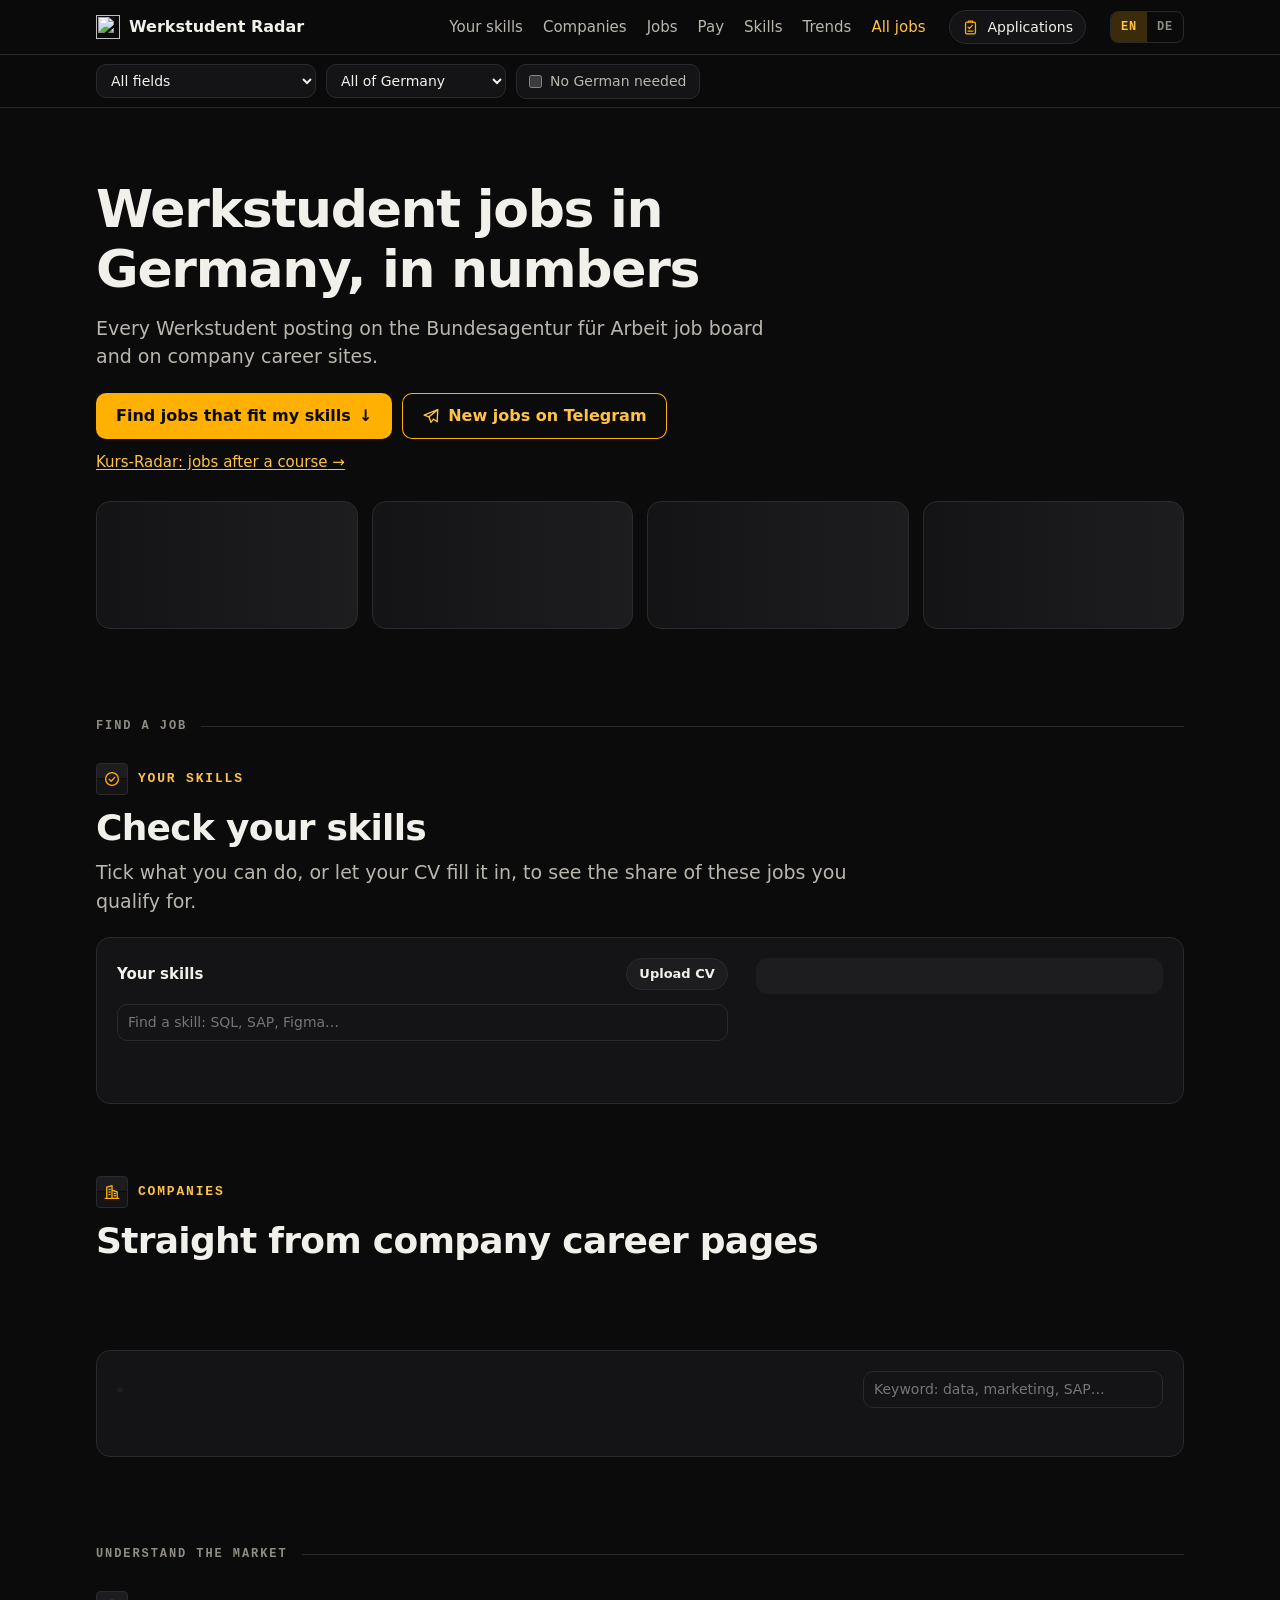
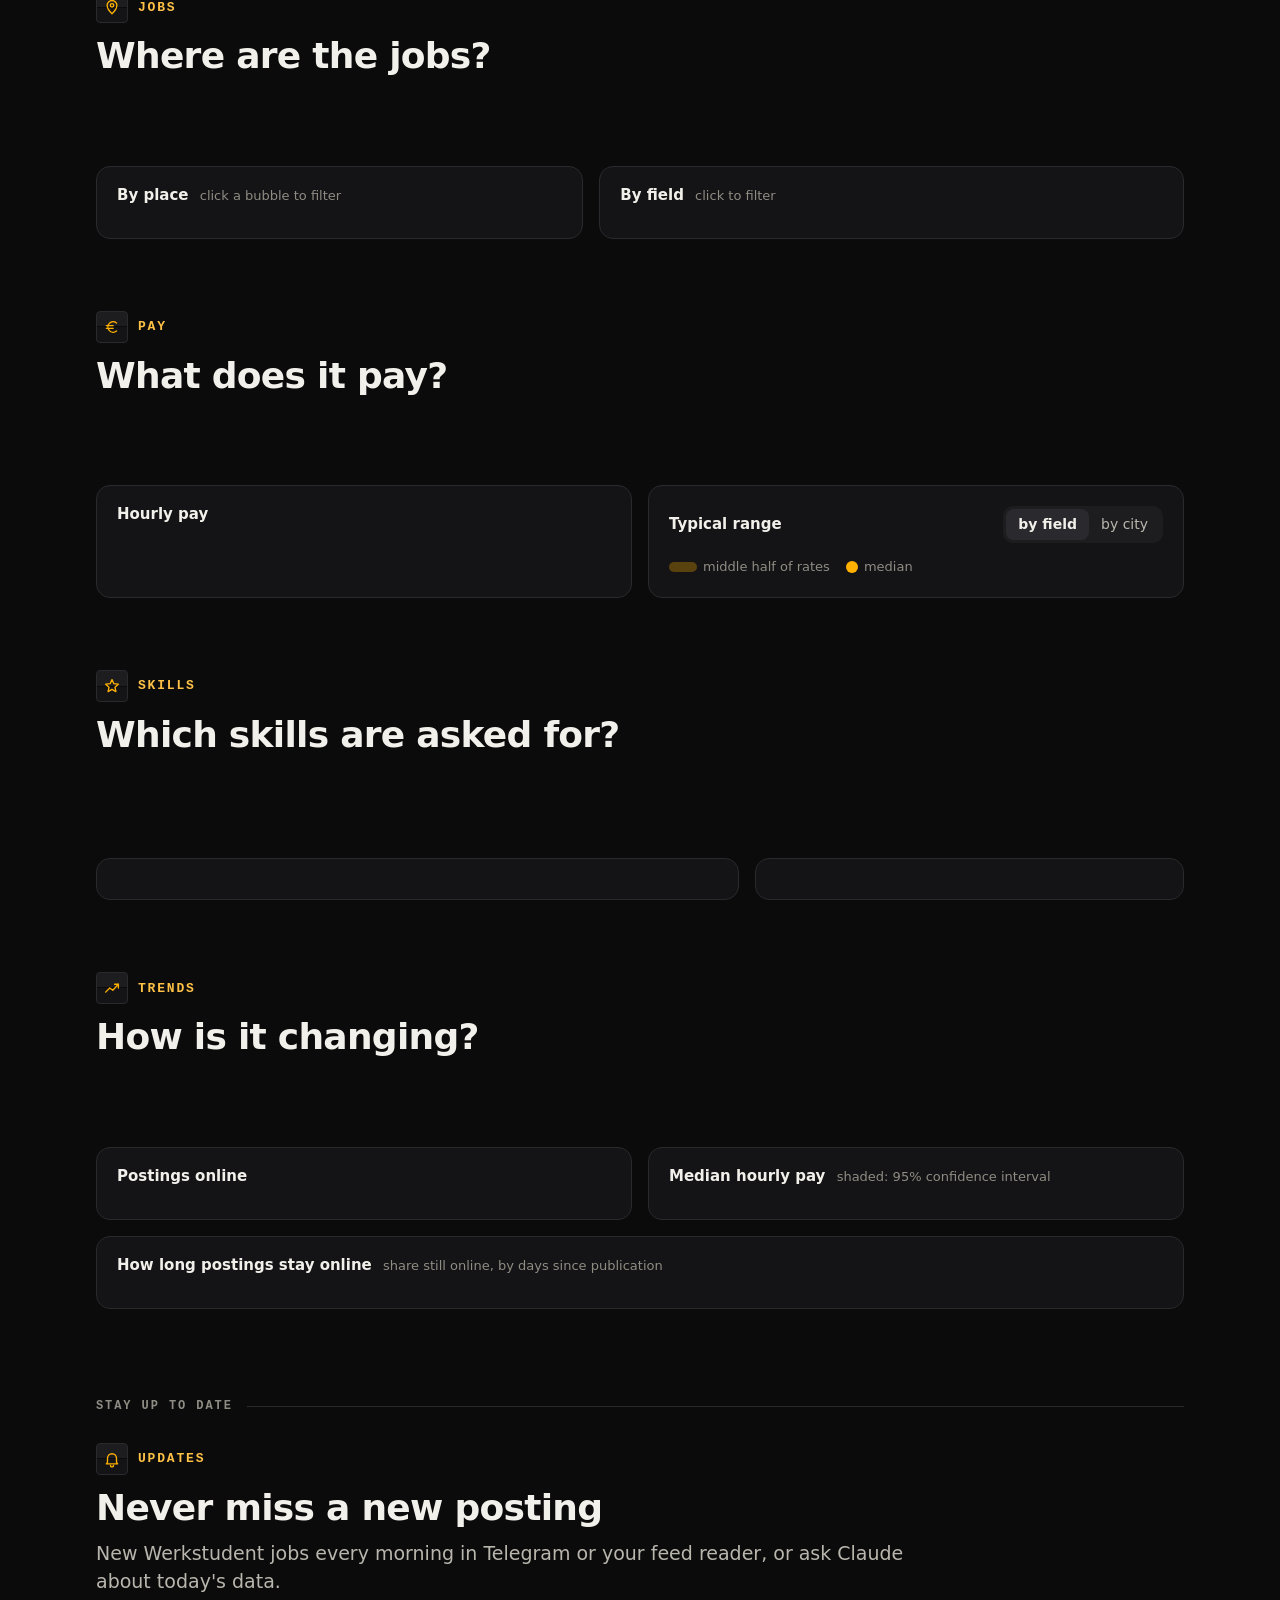
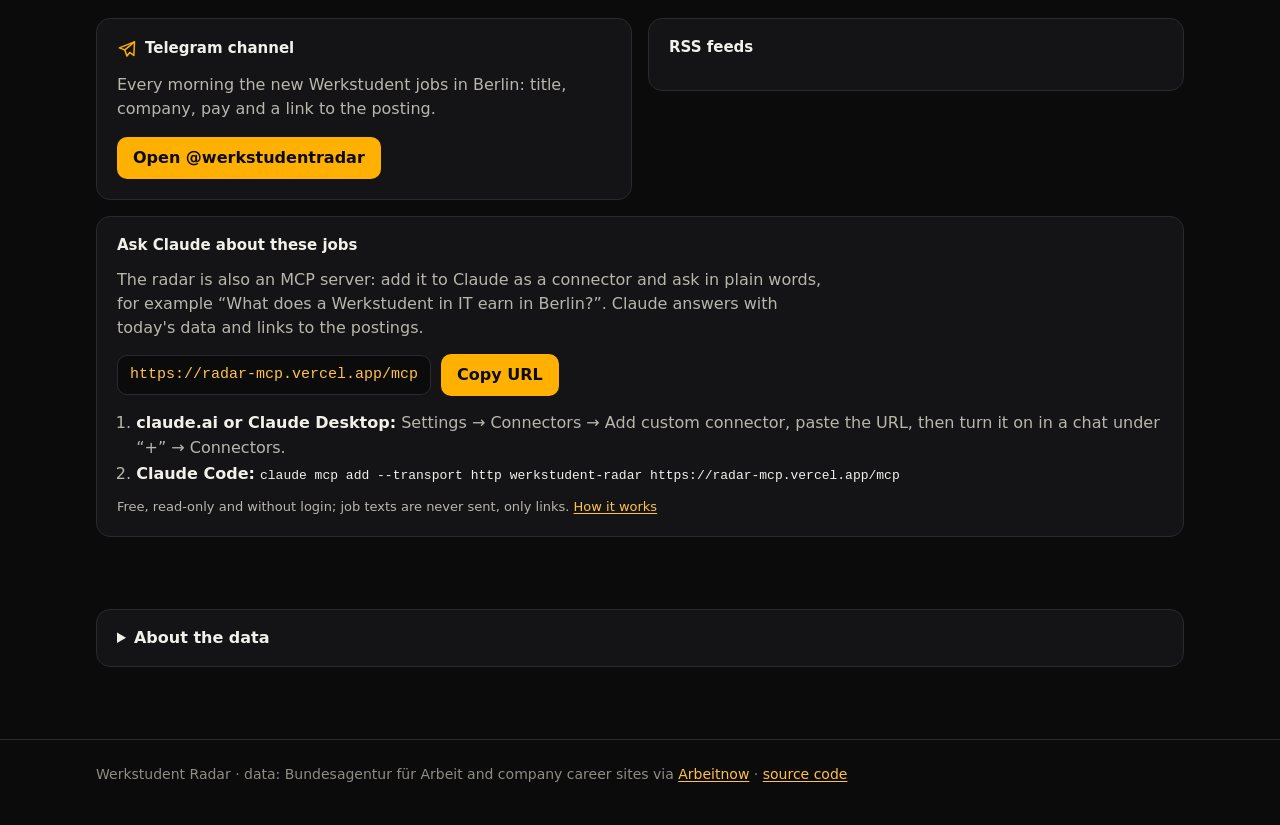
==== commit a4971977: "Call the Kurs-Radar page "All jobs" and link it back to the Werkstudent page" ====
--- a/docs/index.html
+++ b/docs/index.html
@@ -51,6 +51,7 @@
         <a href="#pay"><svg class="ico" aria-hidden="true"><use href="#i-pay"></use></svg><span data-i18n="nav.pay">Pay</span></a>
         <a href="#skills"><svg class="ico" aria-hidden="true"><use href="#i-skills"></use></svg><span data-i18n="nav.skills">Skills</span></a>
         <a href="#trends"><svg class="ico" aria-hidden="true"><use href="#i-trends"></use></svg><span data-i18n="nav.trends">Trends</span></a>
+        <a href="kurs.html" class="nav-page" id="kurs-nav"><span data-i18n="kurs.nav_all">All jobs</span></a>
       </nav>
       <button type="button" class="trk-btn" id="trk-open" aria-haspopup="dialog" aria-controls="trk" aria-expanded="false" aria-label="Applications" data-i18n-attr="aria-label:trk.title">
         <svg class="ico" aria-hidden="true"><use href="#i-apps"></use></svg><span class="trk-btn-label" data-i18n="trk.title">Applications</span><span class="trk-count" id="trk-count" hidden></span>
--- a/docs/assets/style.css
+++ b/docs/assets/style.css
@@ -481,6 +481,7 @@
   .nav .ico { display: block; width: 20px; height: 20px; color: var(--ink-3); }
   .nav a[aria-current] .ico { color: var(--accent); }
   .nav-full { display: none; }
+  .nav .nav-page { display: none; }   /* phones: 6 tabs at most; the hero link leads there */
   .nav-short { display: inline; }
 
   /* Filters: one button and removable chips; the controls open as a bottom sheet */
@@ -535,6 +536,10 @@
 }
 
 /* Kurs-Radar (kurs.html) */
+.k-back { margin: 0 0 14px; font-size: 15px; }
+.k-back a { text-decoration: none; font-weight: 600; }
+.k-back a:hover { text-decoration: underline; }
+.nav .nav-page { color: var(--accent-ink); }
 .kurs-hero h1 { max-width: 900px; }
 .kurs-note {
   display: inline-block; margin-top: 18px; padding: 8px 12px; border-radius: 8px; font-size: 14px; color: var(--ink-2);
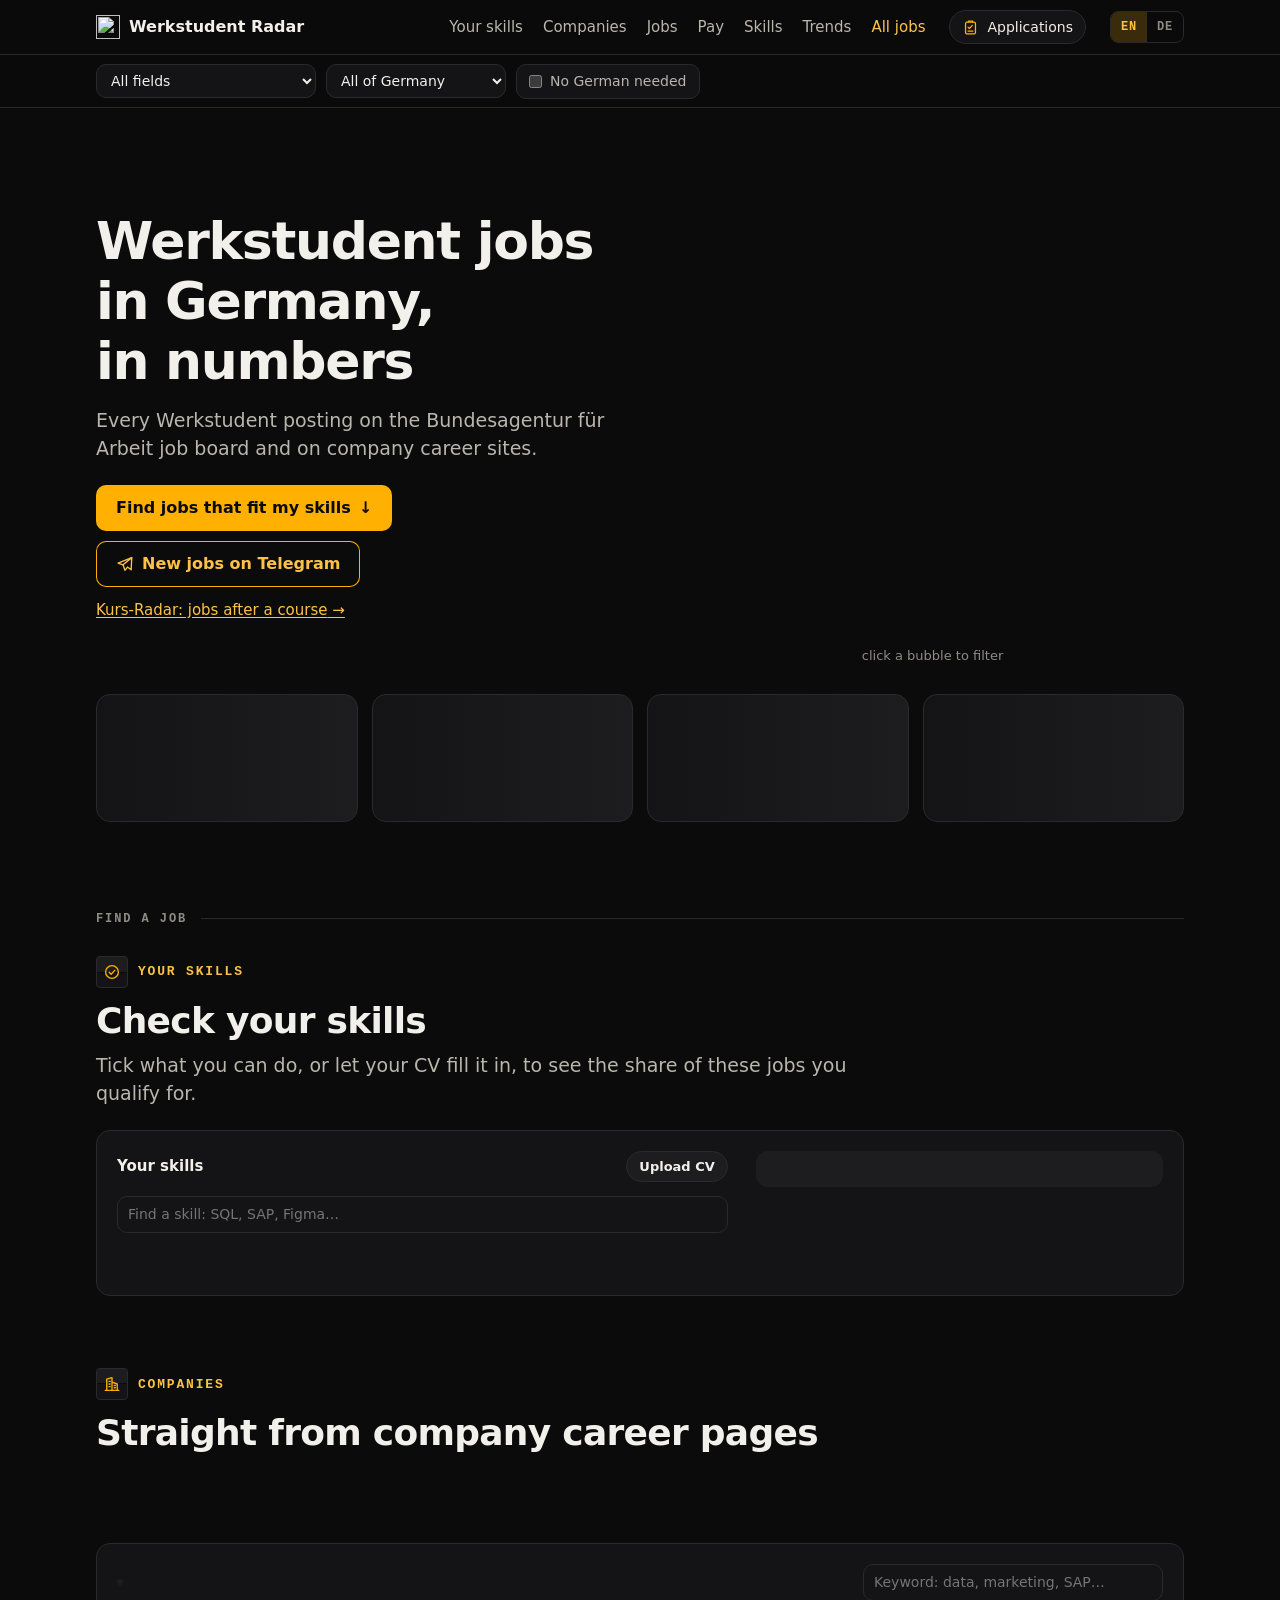
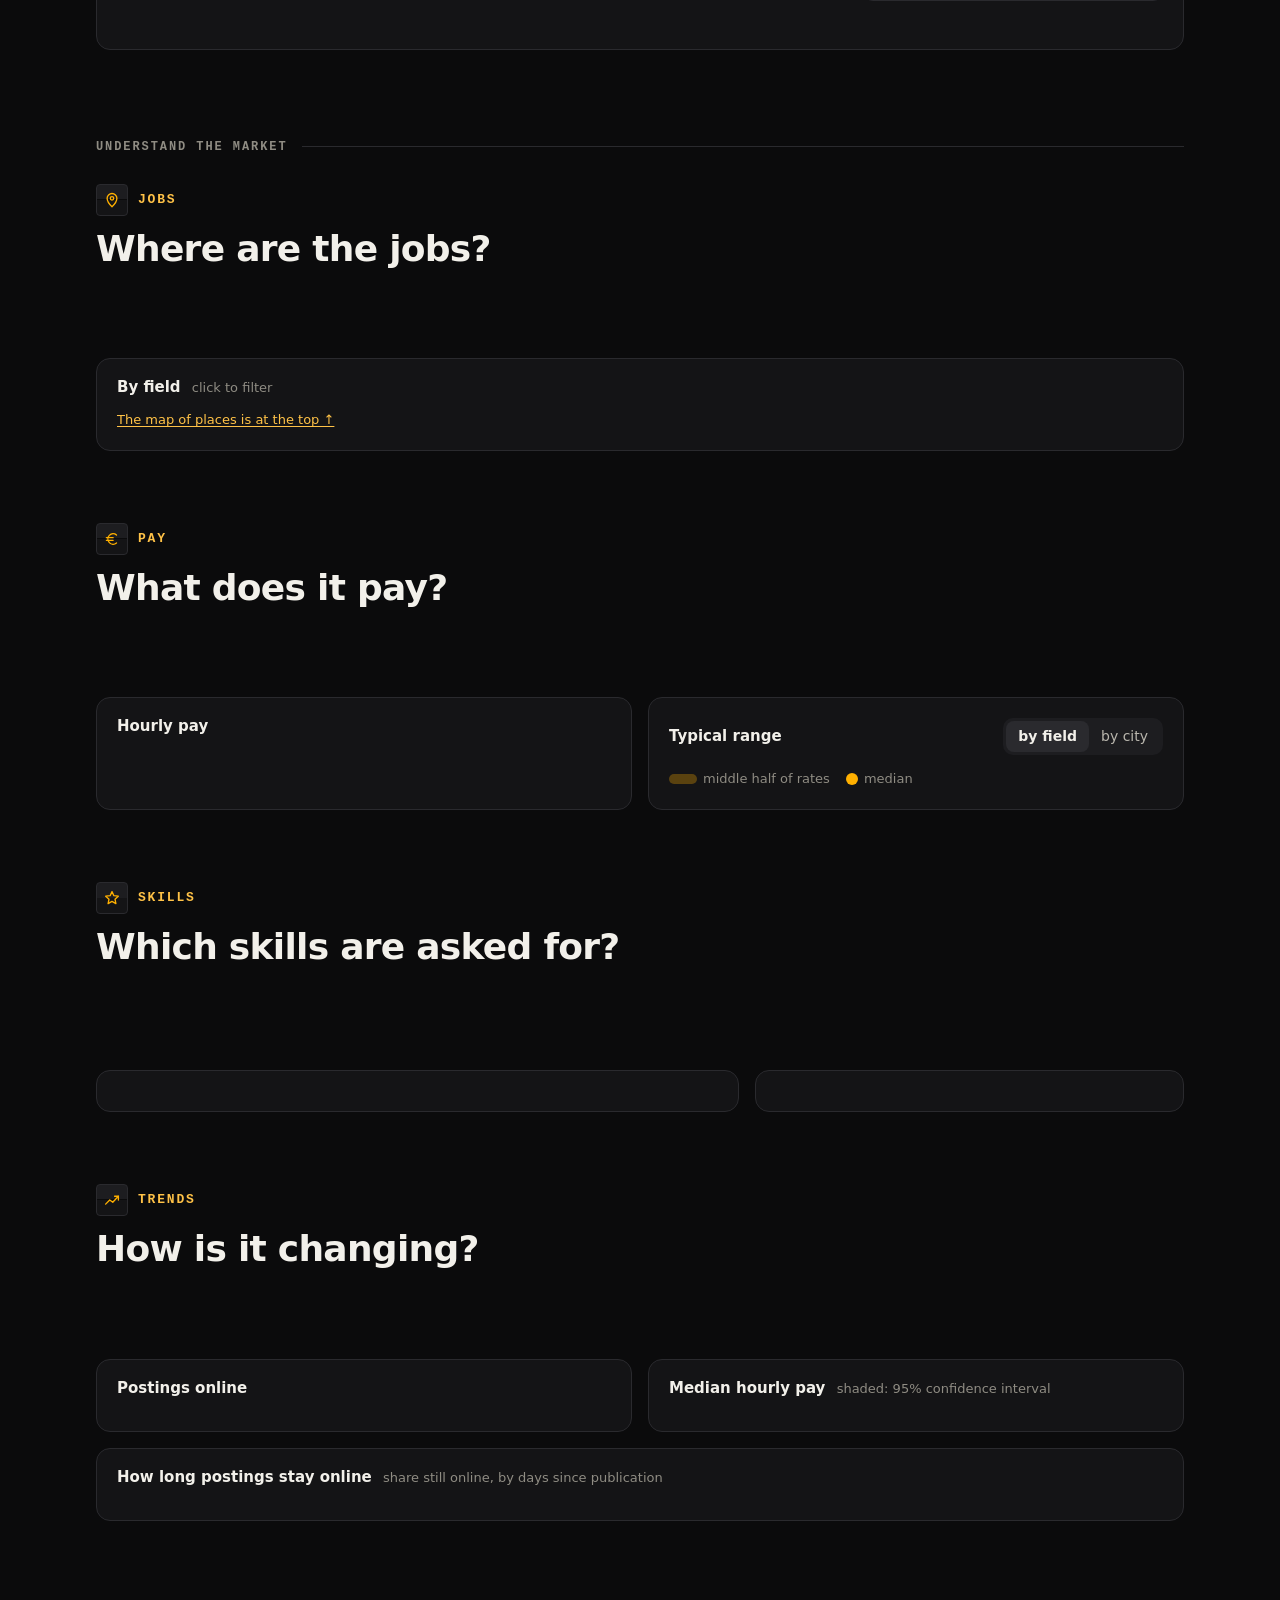
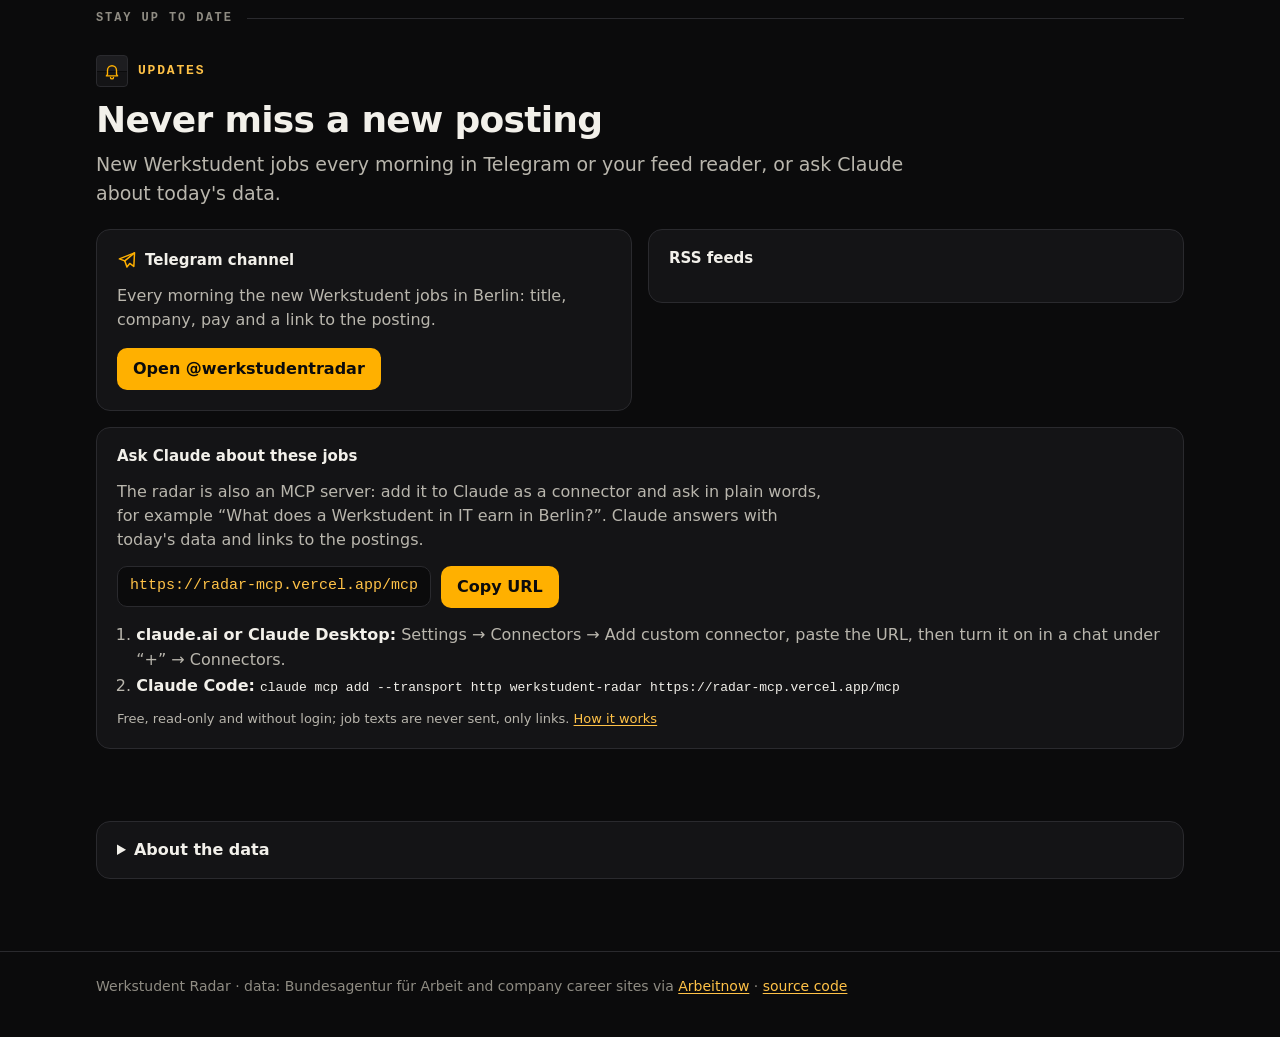
==== commit b91fd76c: "Put the radar map next to the headline, on the page background" ====
--- a/docs/index.html
+++ b/docs/index.html
@@ -83,6 +83,8 @@
 
   <main id="top">
     <section class="hero wrap">
+      <div class="hero-grid">
+      <div class="hero-text">
       <p class="status" id="status"></p>
       <h1 data-i18n-html="hero.title">Werkstudent jobs in Germany, in&nbsp;numbers</h1>
       <p class="lede">Every Werkstudent posting on the Bundesagentur für Arbeit job board and on company career sites.</p>
@@ -91,6 +93,14 @@
         <a class="btn btn-lg btn-ghost" href="https://t.me/werkstudentradar" target="_blank" rel="noopener"><svg class="ico" aria-hidden="true"><use href="#i-telegram"></use></svg><span data-i18n="hero.cta_tg">New jobs on Telegram</span></a>
       </div>
       <p class="hero-kurs"><a href="kurs.html" id="kurs-link"><span data-i18n="kurs.link">Kurs-Radar: jobs after a course</span> →</a></p>
+      </div>
+      <!-- The radar: where the jobs are, live; a click on a city filters the whole page. -->
+      <div class="hero-map">
+        <h2 class="sr-only" data-i18n="where.title">Where are the jobs?</h2>
+        <div id="map"></div>
+        <p class="hero-map-hint" data-i18n="where.by_place_hint">click a bubble to filter</p>
+      </div>
+      </div>
       <div class="tiles" id="tiles">
         <div class="tile skeleton"></div><div class="tile skeleton"></div><div class="tile skeleton"></div><div class="tile skeleton"></div>
       </div>
@@ -161,15 +171,10 @@
       <p class="eyebrow"><span class="eyebrow-ico"><svg class="ico" aria-hidden="true"><use href="#i-where"></use></svg></span><span data-i18n="nav.where">Jobs</span></p>
       <h2 data-i18n="where.title">Where are the jobs?</h2>
       <p class="insight" id="where-insight"></p>
-      <div class="grid-map">
-        <div class="card">
-          <h3><span data-i18n="where.by_place">By place</span> <span class="hint-inline" data-i18n="where.by_place_hint">click a bubble to filter</span></h3>
-          <div id="map"></div>
-        </div>
-        <div class="card">
-          <h3><span data-i18n="where.by_field">By field</span> <span class="hint-inline" data-i18n="where.by_field_hint">click to filter</span></h3>
-          <div id="fields" class="chart"></div>
-        </div>
+      <div class="card">
+        <h3><span data-i18n="where.by_field">By field</span> <span class="hint-inline" data-i18n="where.by_field_hint">click to filter</span></h3>
+        <div id="fields" class="chart"></div>
+        <p class="legend-line"><a href="#top" data-i18n="where.map_up">The map of places is at the top ↑</a></p>
       </div>
     </section>
 
--- a/docs/assets/style.css
+++ b/docs/assets/style.css
@@ -114,6 +114,15 @@
 @keyframes blink { 50% { opacity: .25; } }
 .lede { font-size: 19px; color: var(--ink-2); margin-top: 14px; max-width: 680px; }
 .hero-actions { display: flex; flex-wrap: wrap; gap: 10px; margin-top: 22px; }
+/* Hero: text on the left, the radar map on the right; tiles below across the full width. */
+.hero-grid { display: grid; grid-template-columns: minmax(0, 1.1fr) minmax(0, 1fr); gap: 32px; align-items: center; }
+/* No frame: the radar sits on the page background. */
+.hero-map { position: relative; }
+/* Fixed height: the map arrives with the data, the page mustn't jump. */
+.hero-map #map { height: 500px; }
+.hero-map .map { width: 100%; height: 100%; max-height: none; overflow: visible; }
+.hero-map .map-label { stroke: var(--bg); }
+.hero-map-hint { margin: 2px 0 0; text-align: center; font-size: 13px; color: var(--ink-3); }
 .tiles { display: grid; grid-template-columns: repeat(4, 1fr); gap: 14px; margin-top: 28px; }
 .tile {
   display: flex; flex-direction: column; gap: 4px; min-height: 128px; padding: 18px;
@@ -459,6 +468,8 @@
 }
 @media (max-width: 860px) {
   .tiles { grid-template-columns: repeat(2, 1fr); }
+  .hero-grid { grid-template-columns: 1fr; gap: 20px; }
+  .hero-map #map { height: 380px; }
   .grid-2, .grid-map, .grid-skills, .updates-grid { grid-template-columns: 1fr; }
 }
 @media (max-width: 560px) {
@@ -516,6 +527,7 @@
   .status { letter-spacing: .04em; }
   .lang-switch button { min-height: 36px; min-width: 42px; }
   .tile { min-height: 112px; padding: 14px; }
+  .hero-map #map { height: 320px; }
   .tile .value { font-size: 30px; }
   .insight { font-size: 17px; }
   .match-big { font-size: 44px; }
@@ -560,58 +572,30 @@
 #k-tiles { margin: 6px 0 16px; }
 #k-tiles .tile { min-height: 112px; }
 .k-grid { margin-top: 0; }
-.k-legend { margin: 0; }
-.bar-split { display: flex; height: 100%; gap: 2px; border-radius: 0 4px 4px 0; overflow: hidden; min-width: 2px; transition: width .35s ease; }
-.bar-split .f-must { background: var(--accent); height: 100%; }
-.bar-split .f-nice { background: var(--muted-bar); height: 100%; flex: 1; }
-/* Job titles of one academy: a compact table, a row selects the title. */
-.k-table { display: grid; gap: 2px; font-size: 14px; }
-.k-row { display: grid; grid-template-columns: minmax(0, 1fr) 64px 52px 40px 50px; gap: 8px; align-items: center; padding: 7px 8px; margin: 0 -8px; border-radius: 8px; }
-.k-row > span:not(.k-name) { font-family: var(--mono); font-size: 13px; text-align: right; font-variant-numeric: tabular-nums; color: var(--ink-2); }
-.k-head { font-size: 12px; color: var(--ink-3); padding-top: 0; padding-bottom: 4px; }
-.k-head > span:not(:first-child) { font-family: var(--font) !important; font-size: 12px !important; color: var(--ink-3) !important; }
-.k-row.clickable { cursor: pointer; }
-.k-row.clickable:hover { background: var(--surface-2); }
-.k-row.selected { background: var(--accent-soft); }
-.k-name { overflow-wrap: break-word; hyphens: auto; -webkit-hyphens: auto; min-width: 0; }
-.k-terms-title { margin-top: 22px; }
-.k-terms { margin-bottom: 0; }
 .k-terms .chip { white-space: normal; }
-/* Opportunities: one row per job title, mini bars per measure. */
-.ch-table { display: grid; gap: 2px; }
-.ch-row { display: grid; grid-template-columns: minmax(0, 2.2fr) repeat(3, minmax(0, 1.2fr)) 64px; gap: 14px; align-items: center; padding: 9px 8px; margin: 0 -8px; border-radius: 8px; font-size: 14px; }
-.ch-head { font-size: 12px; color: var(--ink-3); padding-bottom: 4px; }
-.ch-row.clickable { cursor: pointer; }
-.ch-row.clickable:hover { background: var(--surface-2); }
-.ch-row.top .ch-score b { background: var(--accent); color: var(--on-accent); }
-.ch-name small { display: block; color: var(--ink-3); font-size: 12px; }
-.ch-cell { display: flex; align-items: center; gap: 8px; min-width: 0; }
-.ch-cell em, .ch-score em { display: none; font-style: normal; }
-.ch-cell b, .ch-score b { font-family: var(--mono); font-weight: 600; font-size: 13px; font-variant-numeric: tabular-nums; white-space: nowrap; }
-.ch-cell b { min-width: 56px; text-align: right; color: var(--ink-2); }
-.ch-score { text-align: right; }
-.ch-score b { display: inline-block; min-width: 40px; text-align: center; padding: 3px 6px; border-radius: 6px; background: var(--surface-3); color: var(--ink); }
-.mini { flex: 1; height: 8px; background: var(--surface-2); border-radius: 99px; overflow: hidden; min-width: 24px; }
-.mini-fill { display: block; height: 100%; background: var(--accent); border-radius: 99px; }
+#k-skills-card .legend-line { display: block; line-height: 1.5; }
+#stellen .card-head { margin-bottom: 4px; }
+#k-jobs-note:empty { display: none; }
+/* Opportunities: a numbered list of plain sentences; a tap opens the job title. */
+.k-chancen { list-style: none; margin: 0; padding: 0; display: grid; gap: 8px; }
+.k-chance {
+  display: flex; align-items: flex-start; gap: 14px; width: 100%; text-align: left; cursor: pointer;
+  background: var(--surface); border: 1px solid var(--line); border-radius: var(--radius); padding: 14px 16px; color: var(--ink);
+}
+.k-chance:hover { border-color: var(--accent); }
+.k-rank {
+  flex: none; display: inline-grid; place-items: center; width: 30px; height: 30px; border-radius: 8px;
+  font-family: var(--mono); font-weight: 700; background: var(--surface-3); color: var(--ink);
+}
+.k-chancen .top .k-rank { background: var(--accent); color: var(--on-accent); }
+.k-chance-body small { color: var(--ink-3); font-size: 13px; margin-left: 4px; }
+.k-chance-text { display: block; color: var(--ink-2); font-size: 14px; margin-top: 2px; }
 .k-method { display: block; line-height: 1.5; margin-top: 16px; }
 .hero-kurs { margin-top: 12px; font-size: 15px; }
-@media (max-width: 860px) {
-  .ch-row { grid-template-columns: minmax(0, 1fr) 64px; grid-template-areas: "name score" "a a" "b b" "c c"; gap: 6px 12px; padding: 12px 8px; border-top: 1px solid var(--line); border-radius: 0; }
-  .ch-row.clickable:hover { border-radius: 8px; }
-  .ch-head { display: none; }
-  .ch-name { grid-area: name; }
-  .ch-score { grid-area: score; align-self: start; }
-  .ch-cell:nth-of-type(2) { grid-area: a; }
-  .ch-cell:nth-of-type(3) { grid-area: b; }
-  .ch-cell:nth-of-type(4) { grid-area: c; }
-  .ch-cell em { display: block; width: 118px; flex: none; font-size: 13px; color: var(--ink-3); }
-}
 @media (max-width: 560px) {
-  .kurs-nav { grid-template-columns: repeat(3, minmax(0, 1fr)); }
+  .kurs-nav { grid-template-columns: repeat(4, minmax(0, 1fr)); }
+  .kurs-page .filter-count { display: none; }   /* the date is in the note under the title */
   .kurs-note { display: block; min-height: 88px; }
-  .k-row { grid-template-columns: minmax(0, 1fr) 58px 46px 34px 46px; gap: 6px; font-size: 13px; }
-  .k-row > span:not(.k-name) { font-size: 12px; }
-  .k-legend { width: 100%; }
   /* Long skill labels wrap instead of being cut off. */
   .kurs-page .bar-label { white-space: normal; line-height: 1.25; }
 }
